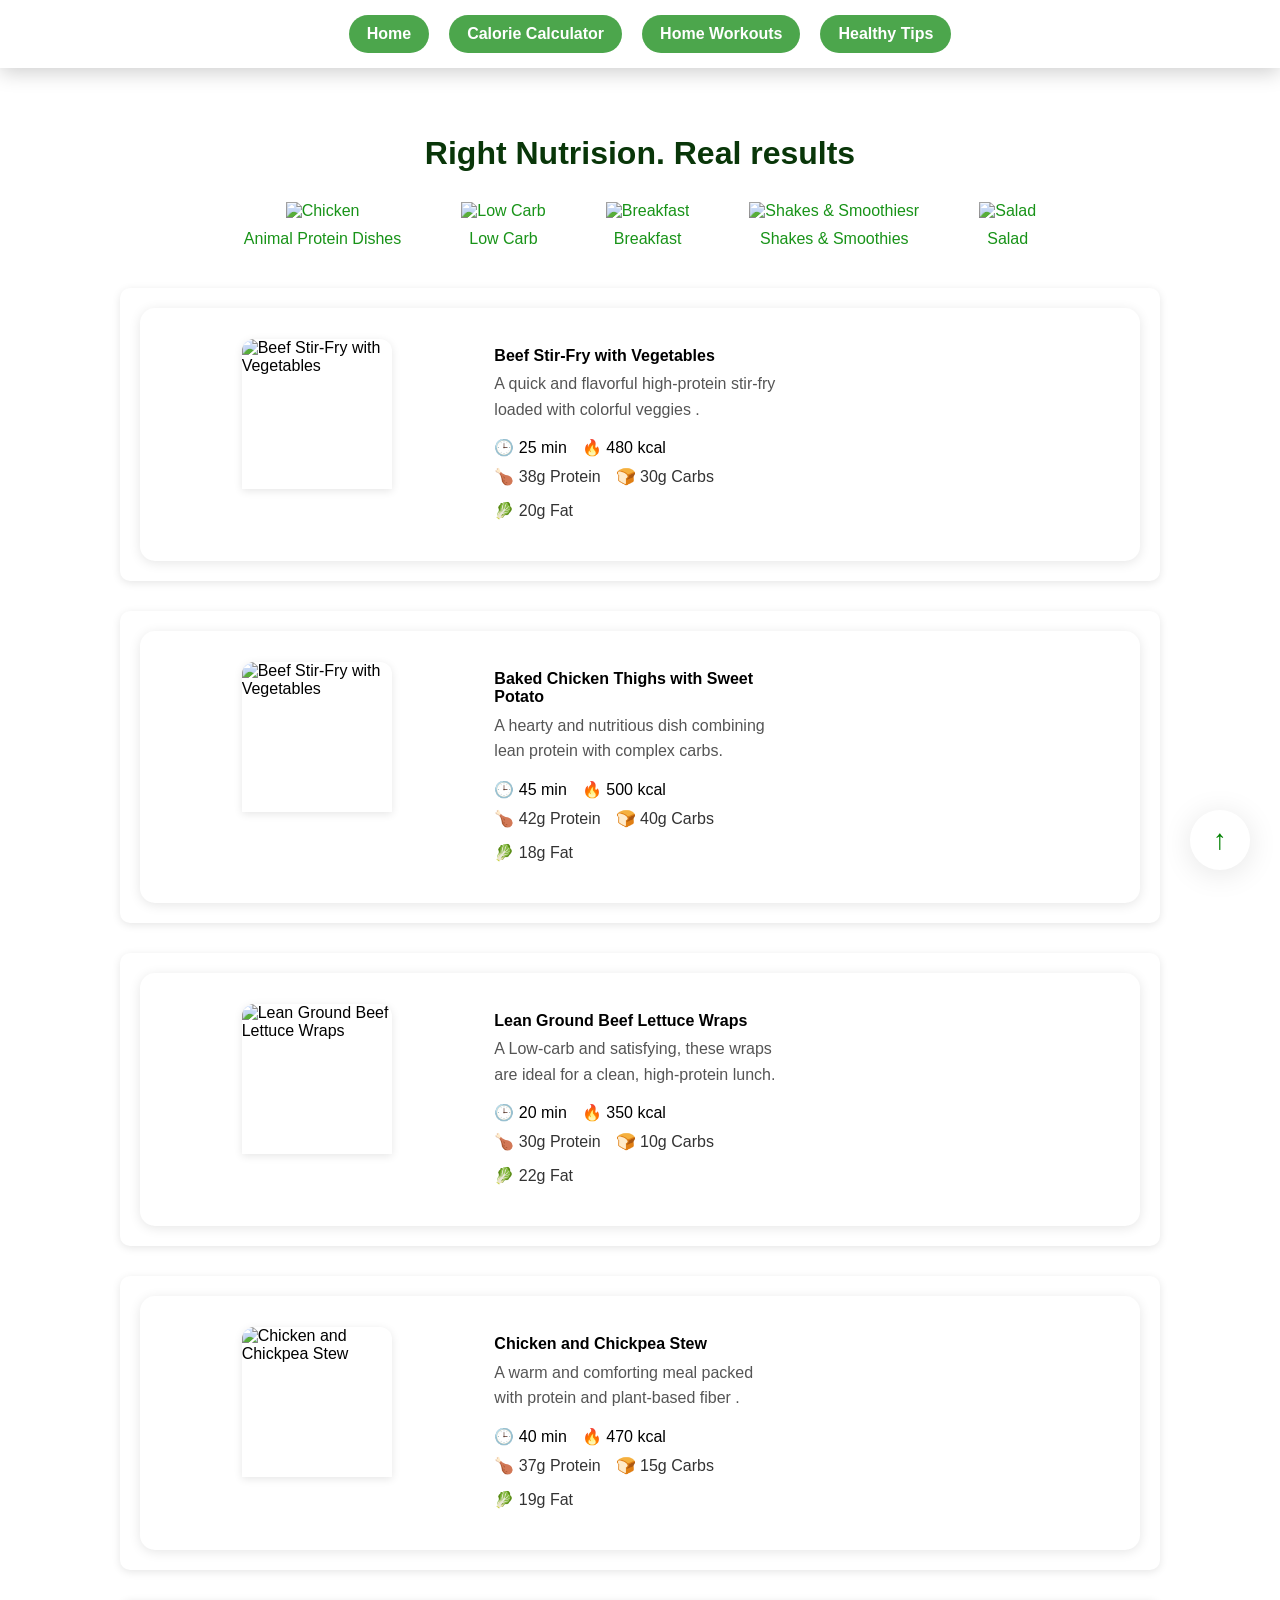
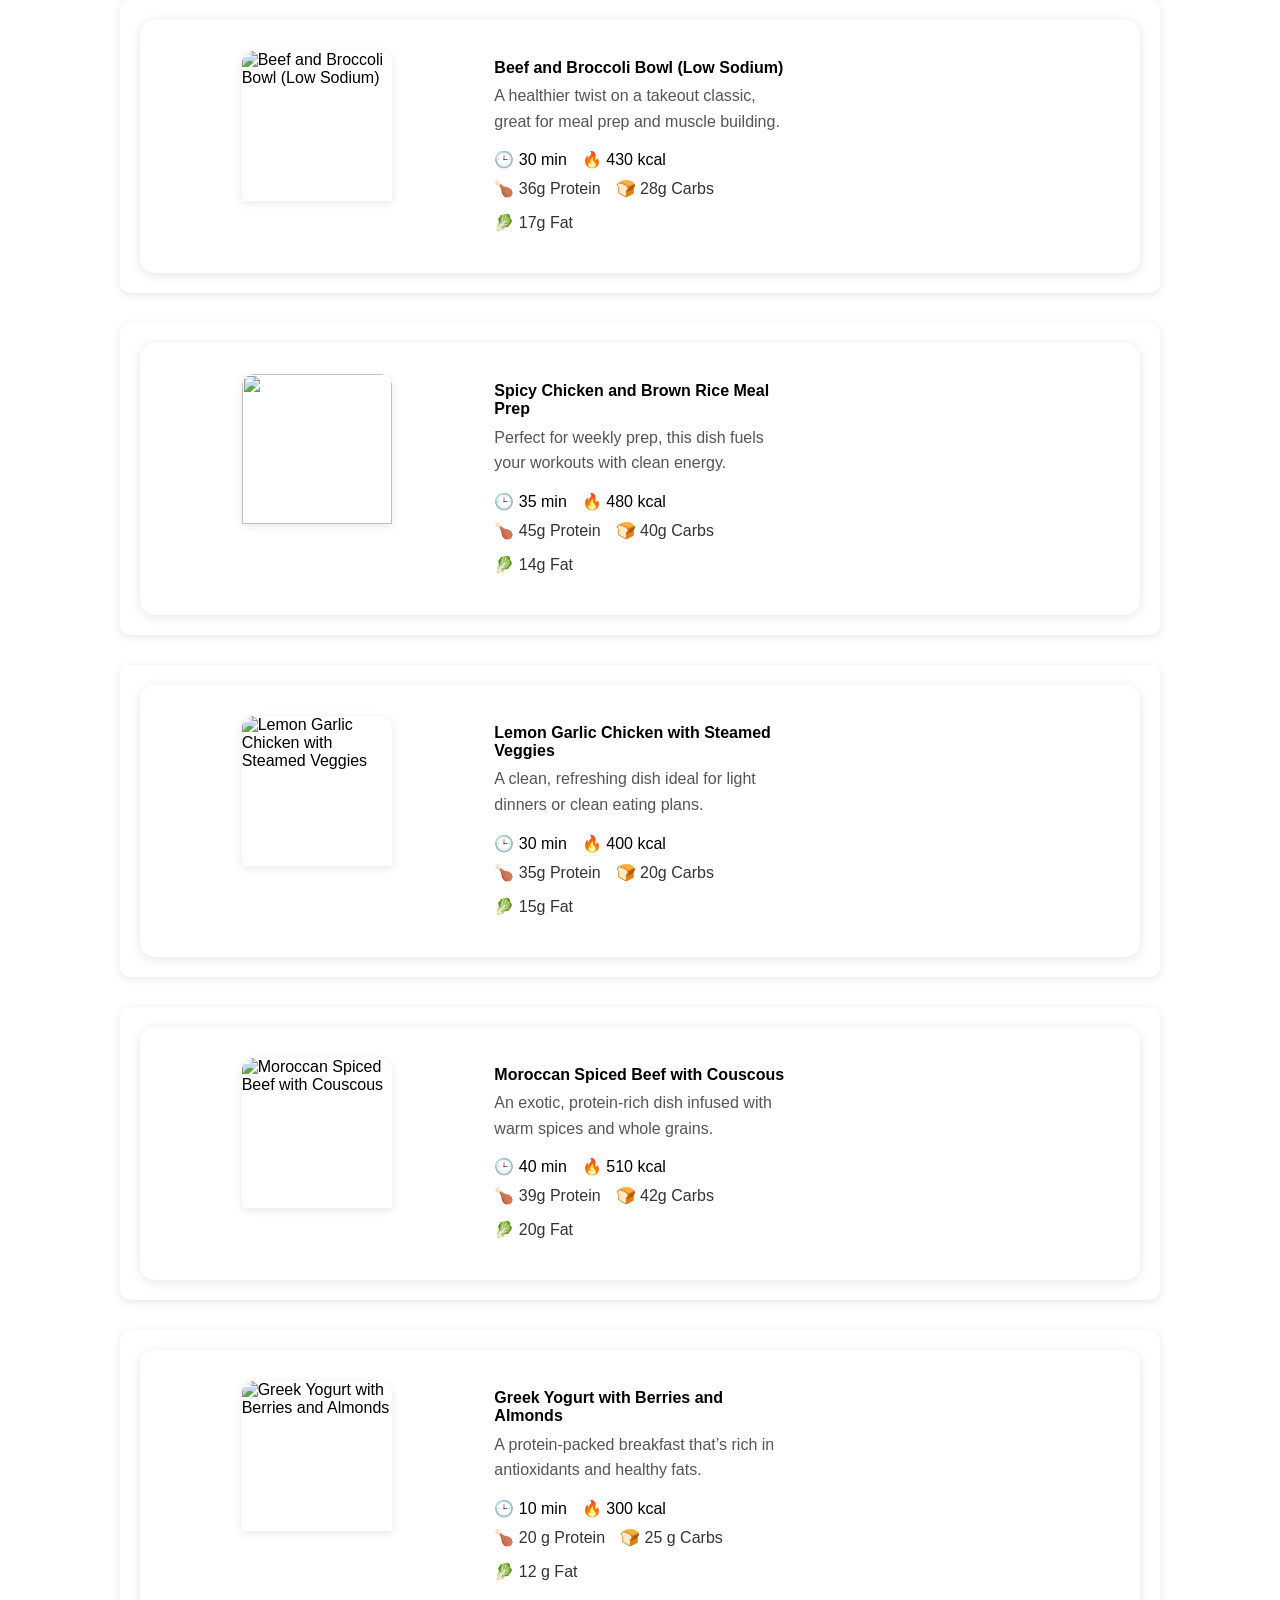
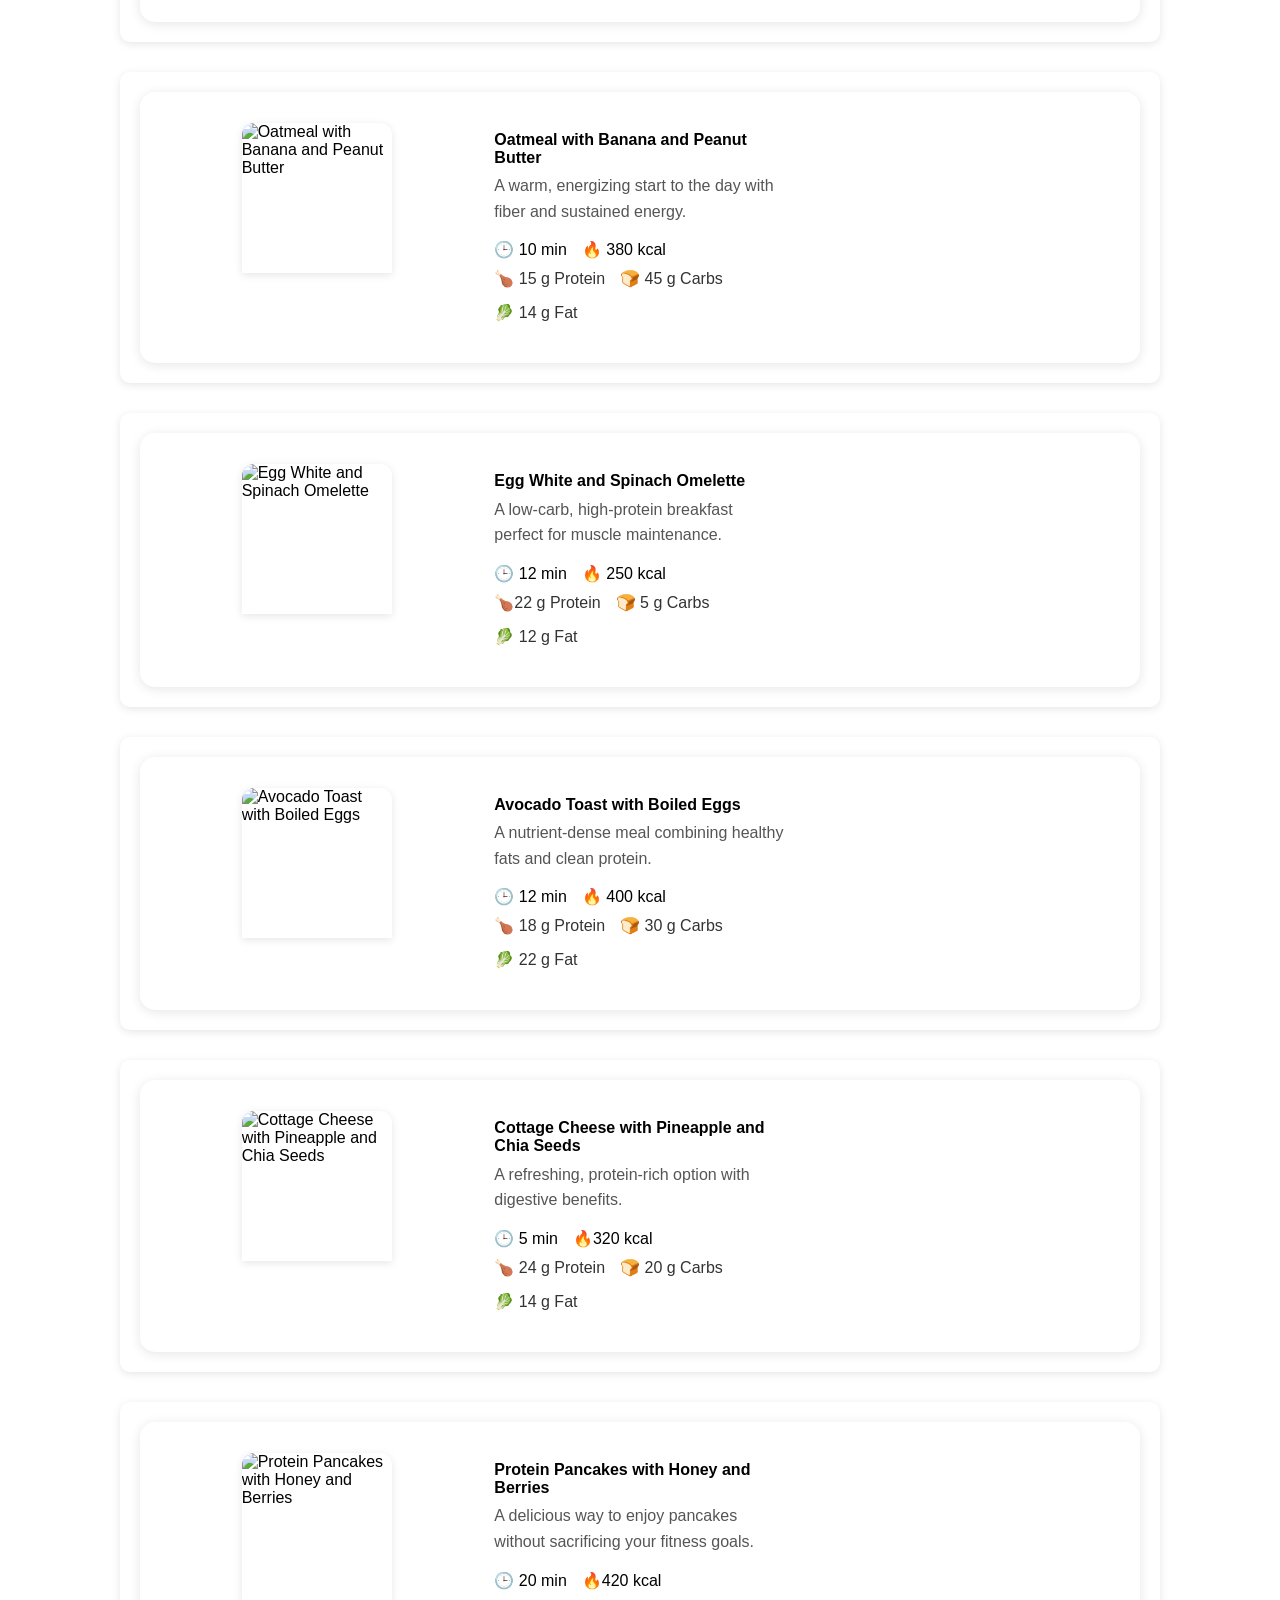
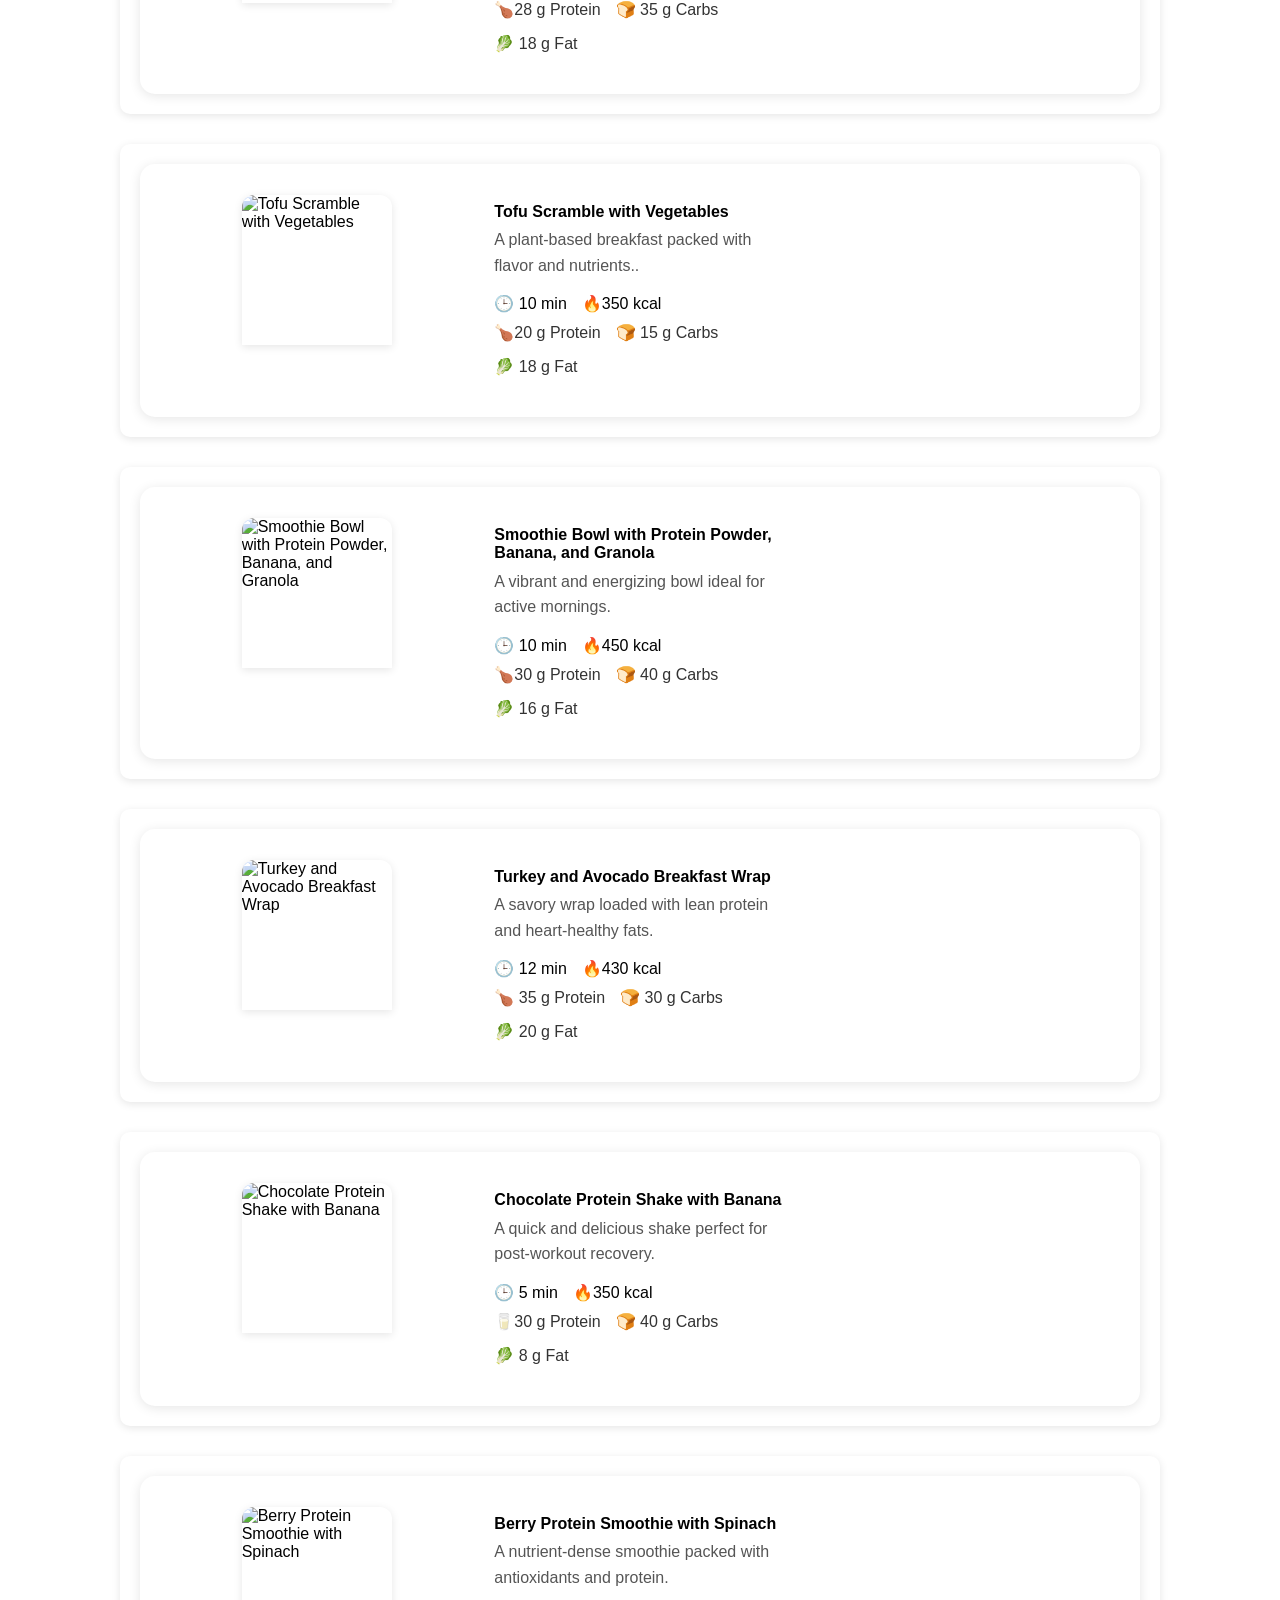
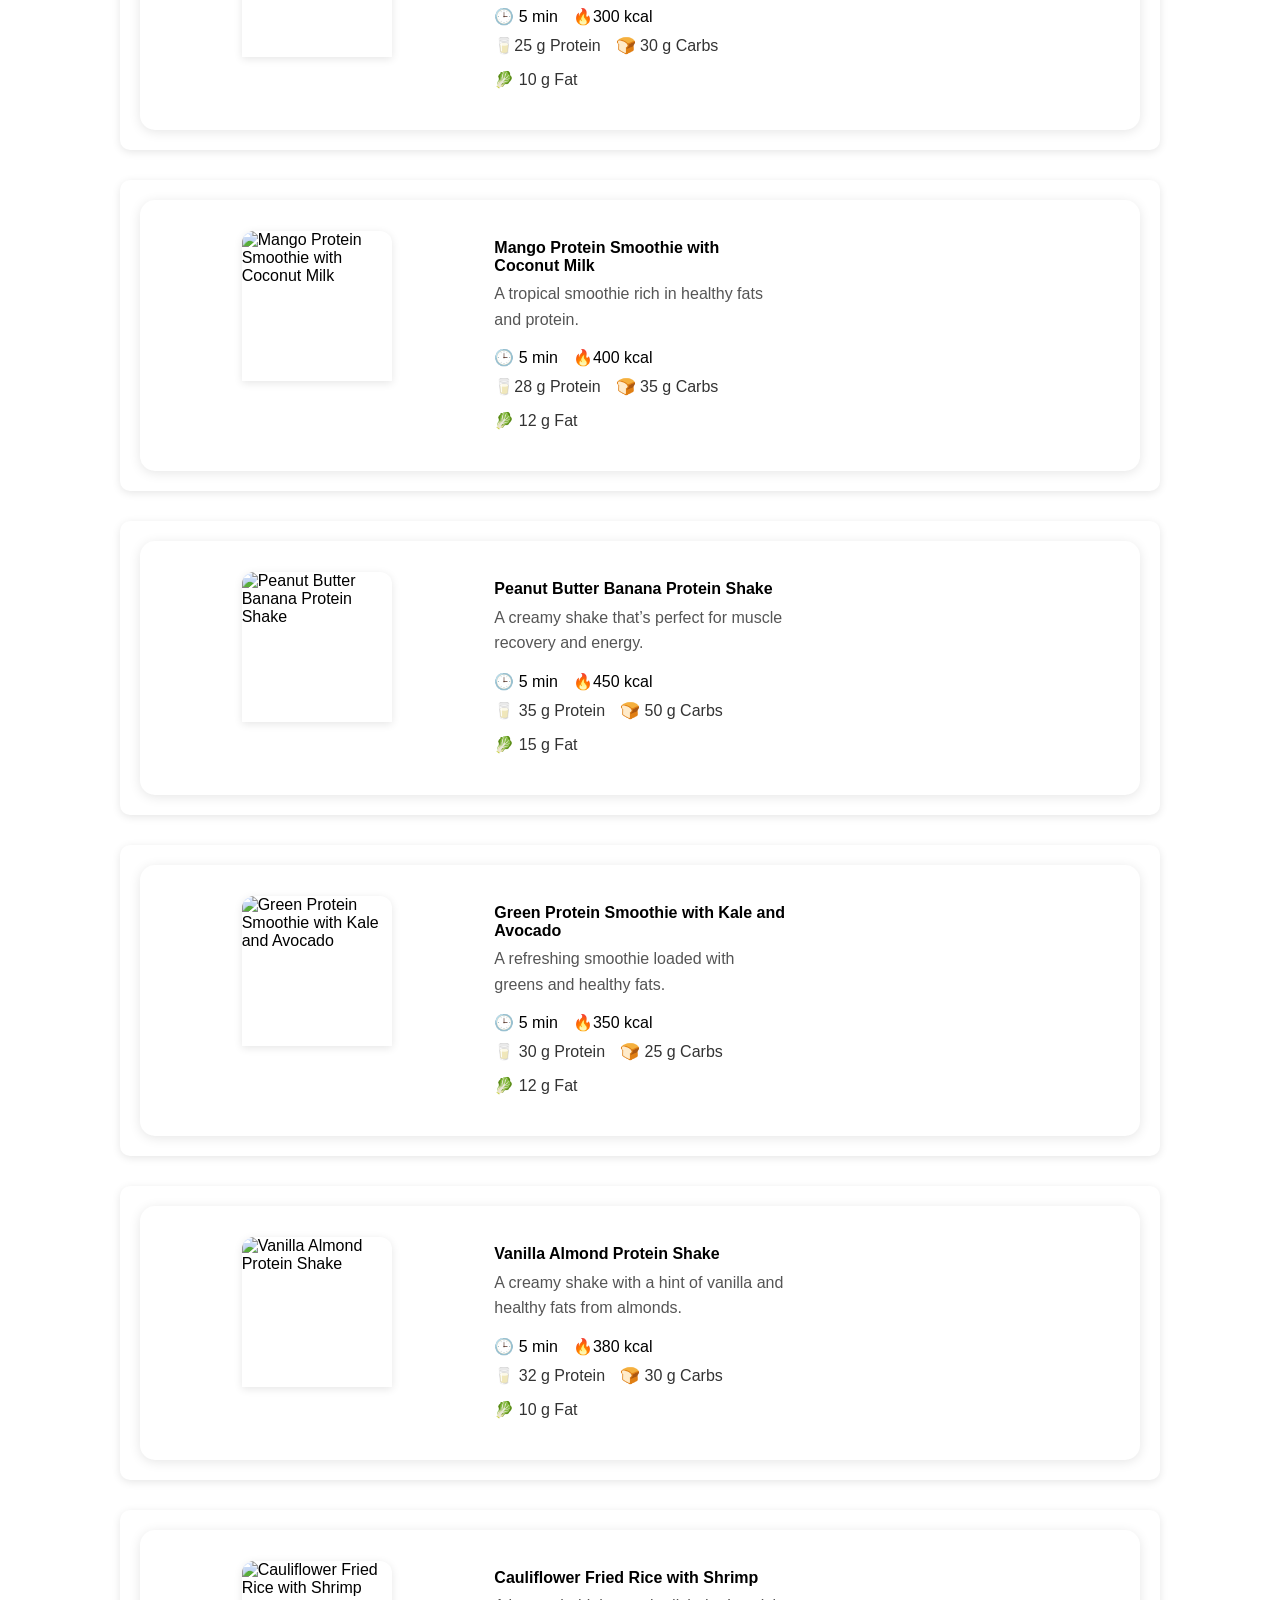
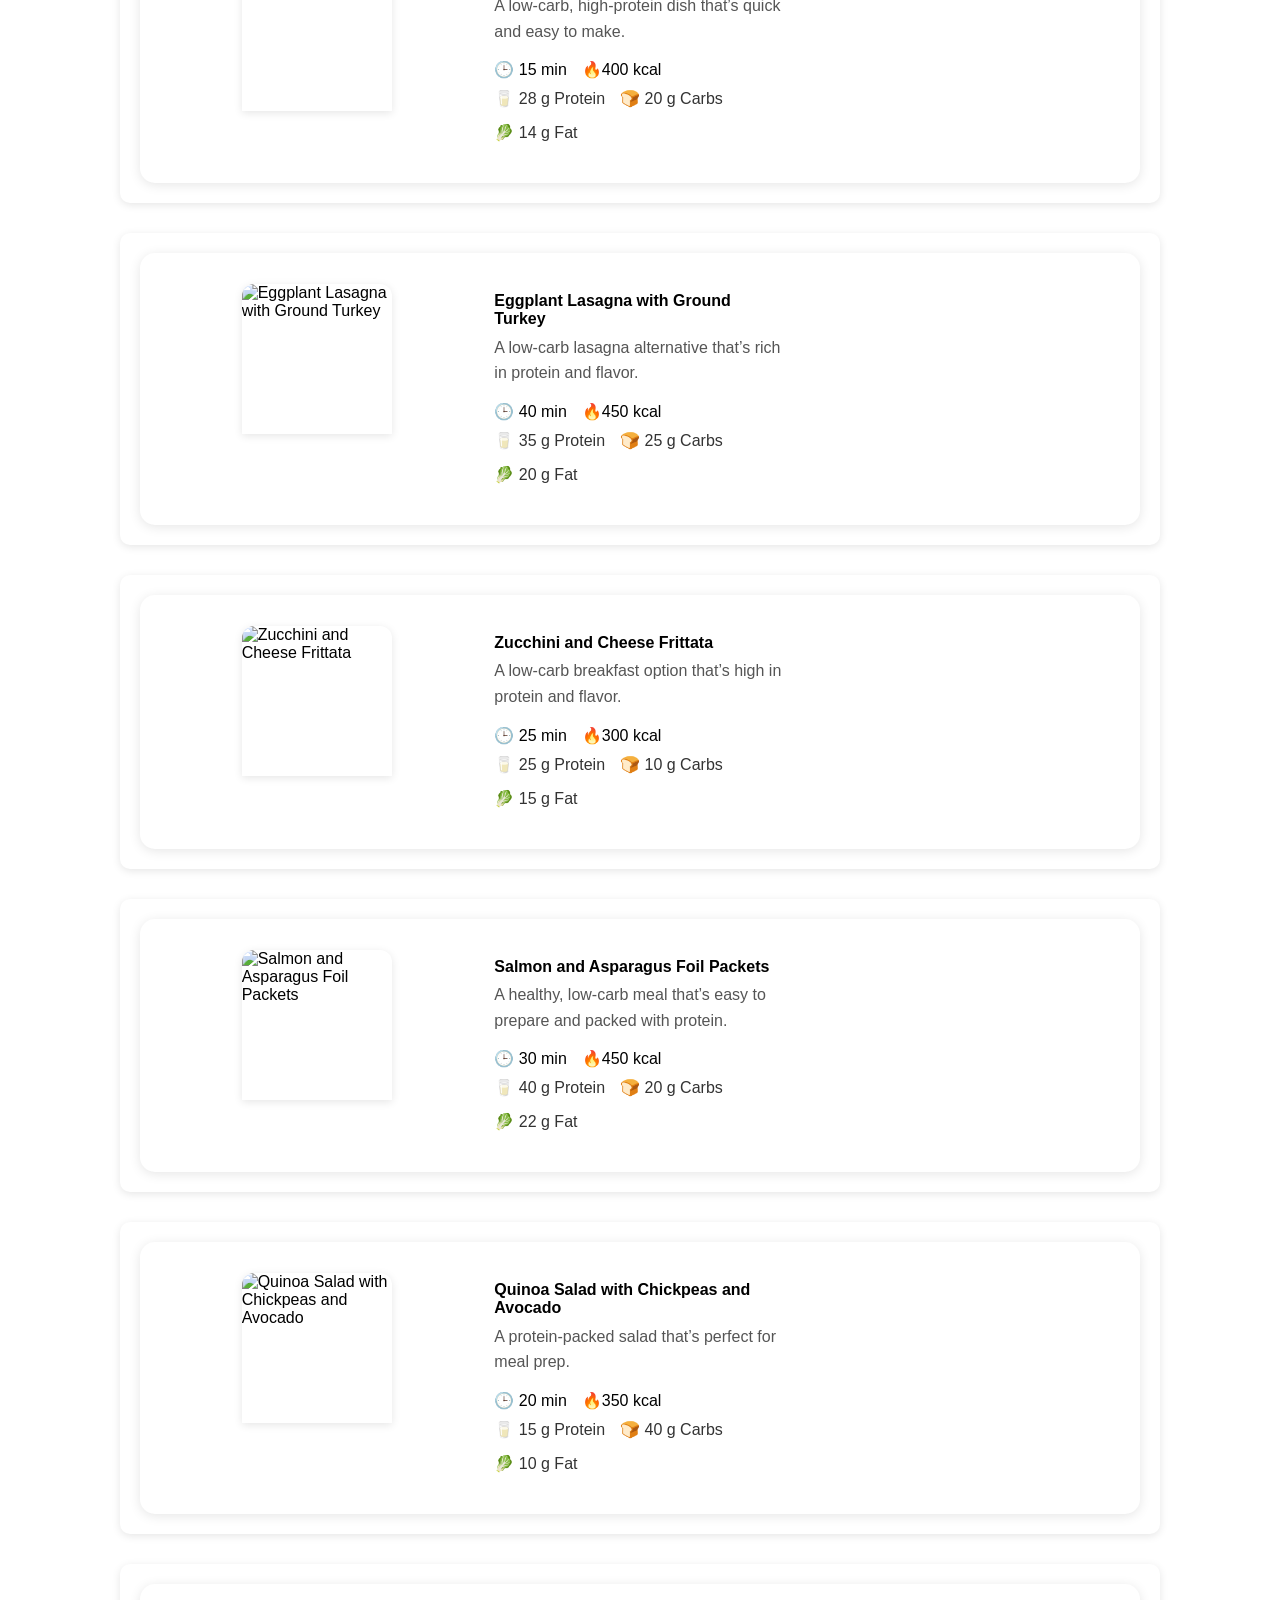
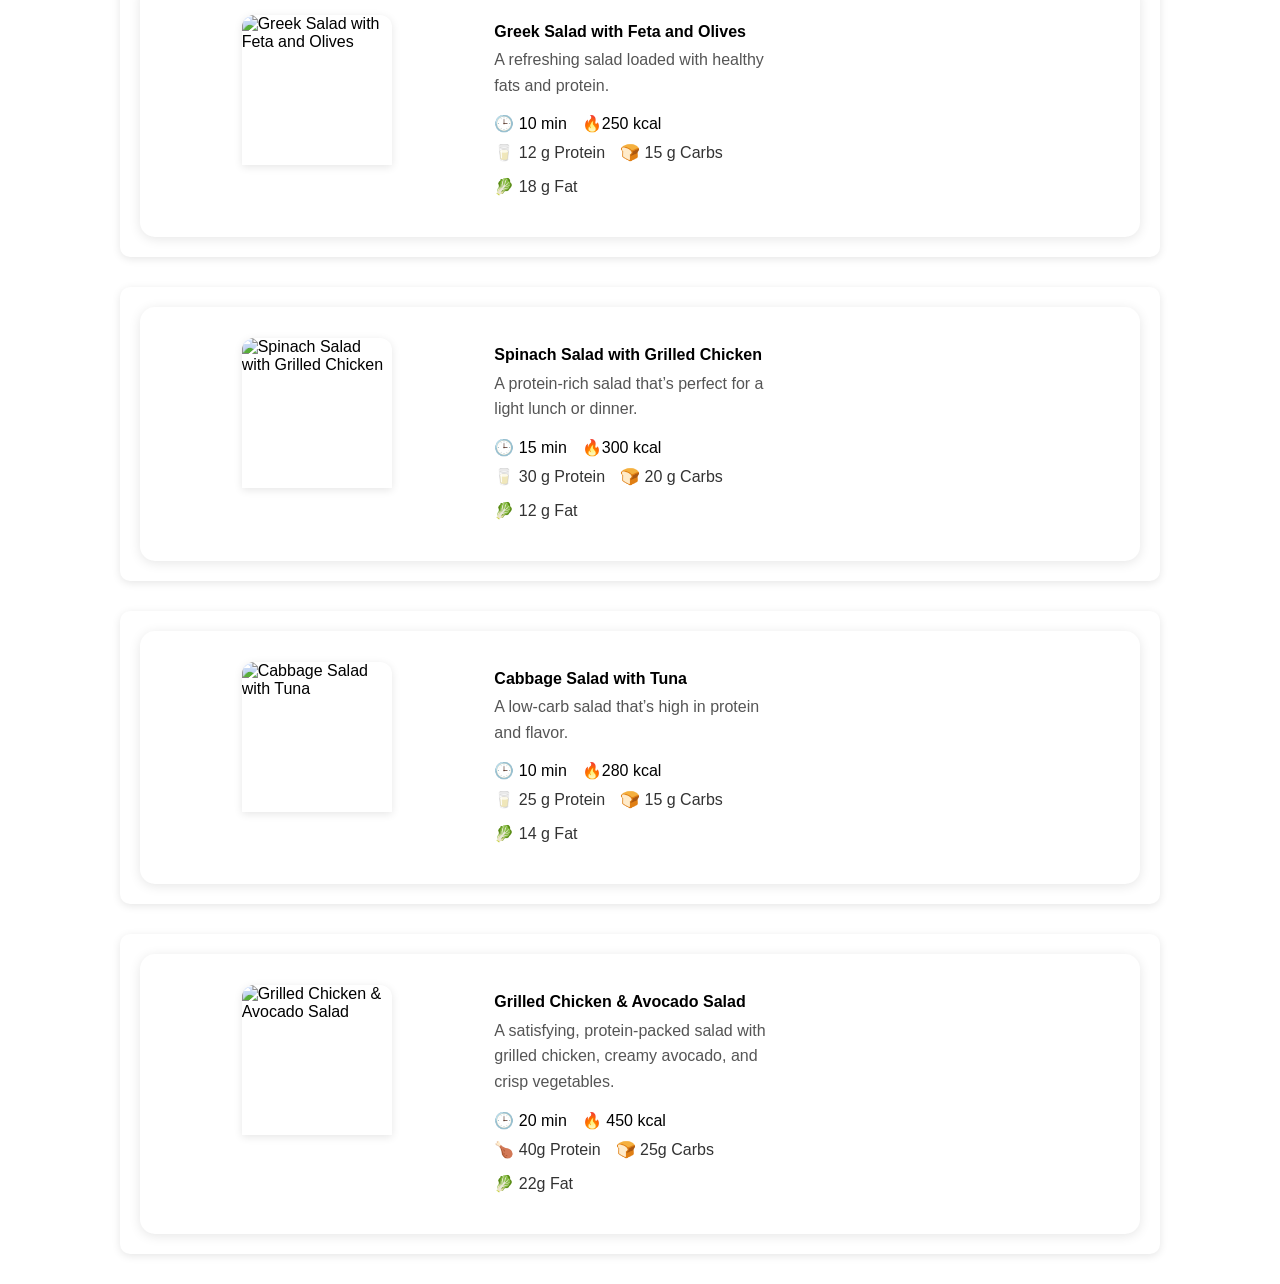
==== 11.html @ 8aabcc66 "Add files via upload" ====
<!DOCTYPE html>
<html lang="en">
<head>
  <meta charset="UTF-8">
  <title>Recipe Navigation</title>
  <style>
    header {
  display: flex;
  justify-content: space-between;
  align-items: center;
  padding: 15px 10%;
  background: rgba(255, 255, 255, 0.2);
  backdrop-filter: blur(8px);
  box-shadow: 0 4px 20px rgba(0,0,0,0.2);
  position: sticky;
  top: 0;
  z-index: 1000;
}

/* Logo */
.logo {
  display: none;
}

/* Menu button */
.menu-btn {
  display: flex;
  font-size: 26px;
  background: transparent;
  border: none;
  color: green;
  cursor: pointer;
}

/* Navigation */
nav {
  display: flex;
  gap: 20px;
  justify-content: center;
  flex: 1;
  margin-left: 20px;
}

.nav-btn {
  padding: 10px 18px;
  background-color: rgba(0, 128, 0, 0.7);
  border: none;
  border-radius: 20px;
  color: white;
  font-weight: 600;
  text-decoration: none;
  text-align: center;
  transition: 0.3s;
}

.nav-btn:hover {
  background-color: #00cc66;
  transform: scale(1.05);
}
    body {
      font-family: Arial, sans-serif;
      background: #fff;
      margin: 0;
      padding: 0;
    }
    .nav-bar {
      display: flex;
      flex-direction: column;
      align-items: center;
      padding: 40px 0;
    }

    .nav-bar h2 {
      font-size: 2rem;
      color:rgba(8, 53, 8, 0.998);;
      margin-bottom: 30px;
    }

    .nav-links {
      display: flex;
      gap: 60px;
      flex-wrap: wrap;
      justify-content: center;
    }

    .nav-item {
      text-align: center;
      color: rgba(15, 143, 15, 0.959);;
      text-decoration: none;
      transition: transform 0.2s ease;
    }

    .nav-item:hover {
      transform: scale(1.1);
      color: #2c3e50;
    }

    .nav-item img {
      width: 60px;
      height: 60px;
      margin-bottom: 10px;
    }
    .recipe-container {
      max-width: 1000px;
      margin: auto;
      padding: 20px;
      background: #fff;
      border-radius: 10px;
      box-shadow: 0 2px 8px rgba(0, 0, 0, 0.1);
    }

    .recipe {
      margin-bottom: 40px;
    }

    .recipe h3 {
      font-size: 1.5rem;
      color: #2c3e50;
     
    }

    .recipe ul {
      padding-left: 20px;
    }

    .recipe li {
      margin-bottom: 5px;
    }

    .instructions {
      margin-top: 10px;
    }

    .view-recipe {
      margin-top: 10px;
      display: inline-block;
      background: #27ae60;
      color: white;
      padding: 8px 12px;
      border-radius: 5px;
      text-decoration: none;
    }
    .recipes-grid {
  display: grid;
  gap: 1.5rem;
  padding: 2rem;
}

.recipe-card {
  background: #fff;
  border-radius: 30px;
  width: 100%;
  box-shadow: 0 4px 16px rgba(0, 0, 0, 0.08);
  grid-template-columns: repeat(3, 1fr);
  overflow: hidden;
  display: grid;
  flex-direction: column;
  transition: transform 0.2s;
}

.recipe-card:hover {
  transform: translateY(-5px);
}

.recipe-img {
  width: 150px;
  height: 150px;
  object-fit: cover;
  border-radius: 12px 12px 0 0;
  margin: 0 auto;
  margin-top: 1rem;
  box-shadow: 0 2px 8px rgba(0, 0, 0, 0.1);
}

.recipe-content {
  padding: 1rem;
}

.recipe-content h3 {
  margin: 0.5rem 0;
  font-size: 1rem;
  font-weight: 700;
  margin-bottom: 0.4rem;
}

.recipe-content p {
  color: #555;
  font-size: 1rem;
  line-height: 1.6;
  margin-top: 0%;
}

.recipe-info {
  display: flex;
  gap: 15px;
  margin-bottom: 10px;
  flex-wrap: wrap;
}

.macros {
display: flex;
  gap: 15px;
  margin-bottom: 10px;
  flex-wrap: wrap;
  color: #333;
   gap: 15px;
}
.back-to-top {
  position: fixed;
  bottom: 30px;
  right: 30px;
  width: 60px;
  height: 60px;
  background-color: white;
  color: green;
  font-size: 28px;
  font-weight: bold;
  text-align: center;
  line-height: 60px;
  border-radius: 50%;
  text-decoration: none;
  box-shadow: 0 4px 30px rgba(0, 0, 0, 0.1); 
  transition: all 0.3s ease;
  z-index: 1000;
}

.back-to-top:hover {
  background-color: #f1f1f1;
}
.recipe-container {
  display: flex;
  align-items: flex-start;
  gap: 20px;
  margin-bottom: 30px;
  position: relative;
}

/* Partie pour la carte de la recette */
.recipe-card {
  flex: 1;
  width: 50%;
  background-color: #fff;
  border-radius: 15px;
  box-shadow: 0 2px 12px rgba(0, 0, 0, 0.1);
  padding: 15px;
  cursor: pointer;
}

/* Partie pour la méthode de préparation */
.recipe-method {
  flex: 1;
  width: 50%;
  padding: 15px;
  background-color:#fff;
  border-radius: 15px;
  box-shadow: 0 2px 12px rgba(0, 0, 0, 0.1);
  display: none;
  animation: fadeIn 0.3s ease-in-out;
  
}
.recipe-method h4 {
  color: #27ae60;
}
.recipe-method li {
  font-size: 0.97rem;
  line-height: 1.6 ;
}


/* Animation d'apparition */
@keyframes fadeIn {
  from {
    opacity: 0;
    transform: translateY(5px);
  }
  to {
    opacity: 1;
    transform: translateY(0);
  }
}
  </style>
</head>
<body>
  <header>
    <div class="logo"></div>
    <nav id="nav">
      <a href="index.html" class="nav-btn">Home</a>
      <a href="calorie.html" class="nav-btn">Calorie Calculator</a>
      <a href="workout.html" class="nav-btn">Home Workouts</a>
      <a href="11.html" class="nav-btn">Healthy Tips</a>
    </nav>
  </header>
  <section id="tips.html">
  <div class="nav-bar">
    <h2>Right Nutrision. Real results </h2>
    <div class="nav-links">
      <a href="#Animal Protein Dishes" class="nav-item">
        <img src="1/photo_2025-04-30_01-13-52.jpg" alt="Chicken">
        <div>Animal Protein Dishes </div>
      </a>
      <a href="#Low Carb" class="nav-item">
        <img src="1/photo_2025-04-30_01-13-45.jpg" alt="Low Carb">
        <div>Low Carb</div>
      </a>
      <a href="#Breakfast" class="nav-item">
        <img src="1/photo_2025-04-30_01-13-37.jpg" alt="Breakfast">
        <div>Breakfast</div>
      </a>
      <a href="#Shakes & Smoothies" class="nav-item">
        <img src="1/30 free icons of Gym designed by Konkapp.jpg" alt="Shakes & Smoothiesr">
        <div>Shakes & Smoothies</div>
      </a>
      <a href="#Salad" class="nav-item">
        <img src="1/d1678bcc876fc1441c2a37a9dc496525.jpg" alt="Salad">
        <div>Salad</div>
      </a>
    </div>
  </div>
  <section id="Animal Protein Dishes" >
  <div class="Animal Protein Dishes">
  <div class=recipe-container>
  <div class="recipe-card" onclick="showMethod(this)">
    <img src="1/Teriyaki Beef & Vegetable Stir Fry (1).jpg" alt="Beef Stir-Fry with Vegetables" class="recipe-img">
    <div class="recipe-content">
      <h3>Beef Stir-Fry with Vegetables</h3>
      <p>A quick and flavorful high-protein stir-fry loaded with colorful veggies .</p>
      <div class="recipe-info">
        <span>🕒 25 min</span>
        <span>🔥 480 kcal</span>
      </div>
      <div class="macros">
        <span>🍗 38g Protein</span>
        <span>🍞 30g Carbs</span>
        <span>🥬 20g Fat</span>
      </div>
    </div>
  </div>
  <div class="recipe-method">
    <h4>Preparation Method</h4>
    <ul>
      <li>Gather all the ingredients for Beef Stir-Fry with Vegetables.</li>
      <li>Wash and prepare all vegetables or main ingredients.</li>
      <li>Preheat the oven, stove, or grill if needed.</li>
      <li>Season or marinate the main protein/vegetables for Beef Stir-Fry with Vegetables.</li>
     <li>Start cooking the main protein (e.g., grilling, frying, baking).</li>
     <li> Prepare the sides or accompanying ingredients (e.g., salad, rice, etc.).</li>
     <li> Combine all cooked and raw ingredients as needed</li>  
     <li>Taste and adjust seasoning (salt, pepper, herbs).</li>
     <li> Let it rest if necessary or cool before serving.</li>
     <li>Plate the Beef Stir-Fry with Vegetables attractively and serve!</li>
    </ul>
    <button onclick="hideMethod(this)">Close</button>
  </div>
  </div>
  <div class=recipe-container>
  <div class="recipe-card" onclick="showMethod(this)">
    <img src="1/fd4b8792e2aafa5eb3a7f2a1f0e6f520.jpg" alt="Beef Stir-Fry with Vegetables" class="recipe-img">
    <div class="recipe-content">
      <h3>Baked Chicken Thighs with Sweet Potato</h3>
      <p>A hearty and nutritious dish combining lean protein with complex carbs.</p>
      <div class="recipe-info">
        <span>🕒 45 min</span>
        <span>🔥 500 kcal</span>
      </div>
      <div class="macros">
        <span>🍗 42g Protein</span>
        <span>🍞 40g Carbs</span>
        <span>🥬 18g Fat</span>
      </div>
    </div>
  </div>
  <div class="recipe-method">
    <h4>Preparation Method</h4>
    <ul>
      <li>Gather all the ingredients for Baked Chicken Thighs with Sweet Potato.</li>
      <li>Wash and prepare all vegetables or main ingredients.</li>
      <li> Preheat the oven, stove, or grill if needed</li>
      <li>. Season or marinate the main protein/vegetables for Baked Chicken Thighs with Sweet Potato.</li>
     <li>Start cooking the main protein (e.g., grilling, frying, baking).</li>
     <li>Prepare the sides or accompanying ingredients (e.g., salad, rice, etc.).</li>
     <li>Combine all cooked and raw ingredients as needed.</li>  
     <li>Taste and adjust seasoning (salt, pepper, herbs).</li>
     <li>Let it rest if necessary or cool before serving.</li>
     <li> Plate the Baked Chicken Thighs with Sweet Potato attractively and serve!</li>
    </ul>
    <button onclick="hideMethod(this)">Close</button>
  </div>
  </div>
  <div class=recipe-container>
  <div class="recipe-card" onclick="showMethod(this)">
    <img src="1/0ac2c33dd18029d3f454da4357fb5b59.jpg" alt="Lean Ground Beef Lettuce Wraps" class="recipe-img">
    <div class="recipe-content">
      <h3>Lean Ground Beef Lettuce Wraps</h3>
      <p>A Low-carb and satisfying, these wraps are ideal for a clean, high-protein lunch.</p>
      <div class="recipe-info">
        <span>🕒 20 min</span>
        <span>🔥 350 kcal</span>
      </div>
      <div class="macros">
        <span>🍗 30g Protein</span>
        <span>🍞 10g Carbs</span>
        <span>🥬 22g Fat</span>
      </div>
    </div>
  </div>
  <div class="recipe-method">
    <h4>Preparation Method</h4>
    <ul>
      <li> Gather all the ingredients for Lean Ground Beef Lettuce Wraps</li>
      <li>Wash and prepare all vegetables or main ingredients</li>
      <li>Preheat the oven, stove, or grill if needed.</li>
      <li>Season or marinate the main protein/vegetables for Lean Ground Beef Lettuce Wraps.</li>
     <li> Start cooking the main protein (e.g., grilling, frying, baking).</li>
     <li>Prepare the sides or accompanying ingredients (e.g., salad, rice, etc.).</li>
     <li>Combine all cooked and raw ingredients as needed.</li> 
     <li>Taste and adjust seasoning (salt, pepper, herbs)</li>
     <li> Let it rest if necessary or cool before serving</li>
     <li>Plate the Lean Ground Beef Lettuce Wraps attractively and serve!</li>
    </ul>
    <button onclick="hideMethod(this)">Close</button>
  </div>
  </div>
  <div class=recipe-container>
  <div class="recipe-card" onclick="showMethod(this)">
    <img src="1/433f5c6f81b50f3452a25bf26ef39935.jpg" alt="Chicken and Chickpea Stew" class="recipe-img">
    <div class="recipe-content">
      <h3>Chicken and Chickpea Stew</h3>
      <p>A warm and comforting meal packed with protein and plant-based fiber .</p>
      <div class="recipe-info">
        <span>🕒 40 min</span>
        <span>🔥 470 kcal</span>
      </div>
      <div class="macros">
        <span>🍗 37g Protein</span>
        <span>🍞 15g Carbs</span>
        <span>🥬 19g Fat</span>
      </div>
    </div>
  </div>
  <div class="recipe-method">
    <h4>Preparation Method</h4>
    <ul>
      <li> Gather all the ingredients for Chicken and Chickpea Stew</li>
      <li>Wash and prepare all vegetables or main ingredients.</li>
      <li>Preheat the oven, stove, or grill if needed.</li>
      <li>. Season or marinate the main protein/vegetables for Chicken and Chickpea Stew.</li>
     <li>Start cooking the main protein (e.g., grilling, frying, baking).</li>
     <li> Prepare the sides or accompanying ingredients (e.g., salad, rice, etc.).</li>
     <li>Combine all cooked and raw ingredients as needed.</li>  
     <li>Taste and adjust seasoning (salt, pepper, herbs).</li>
     <li> Let it rest if necessary or cool before serving.</li>
     <li>Plate the Chicken and Chickpea Stew attractively and serve!</li>
    </ul>
    <button onclick="hideMethod(this)">Close</button>
  </div>
  </div>
  <div class=recipe-container>
  <div class="recipe-card" onclick="showMethod(this)">
    <img src="1/4a20ef2cc648fa86ba02b7a1f6d8b2ae.jpg" alt="Beef and Broccoli Bowl (Low Sodium)" class="recipe-img">
    <div class="recipe-content">
      <h3>Beef and Broccoli Bowl (Low Sodium)</h3>
      <p>A healthier twist on a takeout classic, great for meal prep and muscle building.</p>
      <div class="recipe-info">
        <span>🕒 30 min</span>
        <span>🔥 430 kcal</span>
      </div>
      <div class="macros">
        <span>🍗 36g Protein</span>
        <span>🍞 28g Carbs</span>
        <span>🥬 17g Fat</span>
      </div>
    </div>
  </div>
  <div class="recipe-method">
    <h4>Preparation Method</h4>
    <ul>
      <li>Gather all the ingredients for Beef and Broccoli Bowl (Low Sodium)</li>
      <li>Wash and prepare all vegetables or main ingredients.</li>
      <li>Preheat the oven, stove, or grill if needed.</li>
      <li> Season or marinate the main protein/vegetables for Beef and Broccoli Bowl (Low Sodium).</li>
     <li>Start cooking the main protein (e.g., grilling, frying, baking).</li>
     <li> Prepare the sides or accompanying ingredients (e.g., salad, rice, etc.).</li>
     <li>Combine all cooked and raw ingredients as needed.</li>  
     <li> Taste and adjust seasoning (salt, pepper, herbs).</li>
     <li> Let it rest if necessary or cool before serving.</li>
     <li>Plate the Beef and Broccoli Bowl (Low Sodium) attractively and serve .</li>
    </ul>
    <button onclick="hideMethod(this)">Close</button>
  </div>
  </div>
 <div class=recipe-container>
  <div class="recipe-card" onclick="showMethod(this)">
    <img src="1/d645ad5211df4db7146e1478903514dd.jpg" class="recipe-img">
    <div class="recipe-content">
      <h3>Spicy Chicken and Brown Rice Meal Prep</h3>
      <p>Perfect for weekly prep, this dish fuels your workouts with clean energy.</p>
      <div class="recipe-info">
        <span>🕒 35 min</span>
        <span>🔥 480 kcal</span>
      </div>
      <div class="macros">
        <span>🍗 45g Protein</span>
        <span>🍞 40g Carbs</span>
        <span>🥬 14g Fat</span>
      </div>
    </div>
  </div>
  <div class="recipe-method">
    <h4>Preparation Method</h4>
    <ul>
      <li>Gather all the ingredients for Spicy Chicken and Brown Rice Meal Prep</li>
      <li> Wash and prepare all vegetables or main ingredients.</li>
      <li>Preheat the oven, stove, or grill if needed</li>
      <li> Season or marinate the main protein/vegetables for Spicy Chicken and Brown Rice Meal Prep.</li>
     <li>Start cooking the main protein (e.g., grilling, frying, baking)</li>
     <li>Prepare the sides or accompanying ingredients (e.g., salad, rice, etc.).</li>
     <li>Combine all cooked and raw ingredients as needed.</li>  
     <li>Taste and adjust seasoning (salt, pepper, herbs).</li>
     <li>Let it rest if necessary or cool before serving.</li>
     <li> Plate the Spicy Chicken and Brown Rice Meal Prep attractively and serve!</li>
    </ul>
    <button onclick="hideMethod(this)">Close</button>
  </div>
  </div>
  <div class=recipe-container>
  <div class="recipe-card" onclick="showMethod(this)">
    <img src="1/2f66857ed26fd336640bf23329367631.jpg" alt="Lemon Garlic Chicken with Steamed Veggies" class="recipe-img">
    <div class="recipe-content">
      <h3>Lemon Garlic Chicken with Steamed Veggies</h3>
      <p>A clean, refreshing dish ideal for light dinners or clean eating plans.</p>
      <div class="recipe-info">
        <span>🕒 30 min</span>
        <span>🔥 400 kcal</span>
      </div>
      <div class="macros">
        <span>🍗 35g Protein</span>
        <span>🍞 20g Carbs</span>
        <span>🥬 15g Fat</span>
      </div>
    </div>
  </div>
  <div class="recipe-method">
    <h4>Preparation Method</h4>
    <ul>
      <li>Gather all the ingredients for Lemon Garlic Chicken with Steamed Veggies</li>
      <li> Wash and prepare all vegetables or main ingredients.</li>
      <li> Preheat the oven, stove, or grill if needed.</li>
      <li> Season or marinate the main protein/vegetables for Lemon Garlic Chicken with Steamed Veggies.</li>
     <li>Start cooking the main protein (e.g., grilling, frying, baking)</li>
     <li>Prepare the sides or accompanying ingredients (e.g., salad, rice, etc.).</li>
     <li>Combine all cooked and raw ingredients as needed.</li>  
     <li>Taste and adjust seasoning (salt, pepper, herbs)</li>
     <li> Let it rest if necessary or cool before serving</li>
     <li> Plate the Lemon Garlic Chicken with Steamed Veggies attractively and serve</li>
    </ul>
    <button onclick="hideMethod(this)">Close</button>
  </div>
  </div>
 <div class=recipe-container>
  <div class="recipe-card" onclick="showMethod(this)">
    <img src="1/924d83068bce47ee45afdc46dffd9286.jpg" alt="Moroccan Spiced Beef with Couscous" class="recipe-img">
    <div class="recipe-content">
      <h3>Moroccan Spiced Beef with Couscous</h3>
      <p>An exotic, protein-rich dish infused with warm spices and whole grains.</p>
      <div class="recipe-info">
        <span>🕒 40 min</span>
        <span>🔥 510 kcal</span>
      </div>
      <div class="macros">
        <span>🍗 39g Protein</span>
        <span>🍞 42g Carbs</span>
        <span>🥬 20g Fat</span>
      </div>
    </div>
  </div>
  <div class="recipe-method">
    <h4>Preparation Method</h4>
    <ul>
      <li>. Gather all the ingredients for Moroccan Spiced Beef with Couscous</li>
      <li>Wash and prepare all vegetables or main ingredients.</li>
      <li> Preheat the oven, stove, or grill if needed.</li>
      <li>. Season or marinate the main protein/vegetables for Moroccan Spiced Beef with Couscous.</li>
     <li>Start cooking the main protein (e.g., grilling, frying, baking).</li>
     <li>Prepare the sides or accompanying ingredients (e.g., salad, rice, etc.).</li>
     <li>Combine all cooked and raw ingredients as needed.</li>  
     <li> Taste and adjust seasoning (salt, pepper, herbs).</li>
     <li> Let it rest if necessary or cool before serving.</li>
     <li>Plate the Moroccan Spiced Beef with Couscous attractively and serve!</li>
    </ul>
    <button onclick="hideMethod(this)">Close</button>
  </div>
  </div>
</div>
</section>
<section id="Breakfast">
<div class=recipe-container>
  <div class="recipe-card" onclick="showMethod(this)">
  <img src="1/photo_2025-05-01_23-52-34.jpg" alt="Greek Yogurt with Berries and Almonds" class="recipe-img">
  <div class="recipe-content">
    <h3>Greek Yogurt with Berries and Almonds</h3>
    <p>A protein-packed breakfast that’s rich in antioxidants and healthy fats.</p>
    <div class="recipe-info">
      <span>🕒 10 min</span>
      <span>🔥 300 kcal</span>
    </div>
    <div class="macros">
      <span>🍗 20 g Protein</span>
      <span>🍞 25 g Carbs</span>
      <span>🥬 12 g Fat</span>
    </div>
  </div>
</div>
<div class="recipe-method">
    <h4>Preparation Method</h4>
    <ul>
      <li>Gather all the ingredients for Greek Yogurt with Berries and Almonds.</li>
      <li> Wash and prepare all vegetables or main ingredients.</li>
      <li>Preheat the oven, stove, or grill if needed</li>
      <li>Season or marinate the main protein/vegetables for Greek Yogurt with Berries and Almonds.</li>
     <li>Start cooking the main protein (e.g., grilling, frying, baking).</li>
     <li>Prepare the sides or accompanying ingredients (e.g., salad, rice, etc.).</li>
     <li>Combine all cooked and raw ingredients as needed.</li>  
     <li>Taste and adjust seasoning (salt, pepper, herbs).</li>
     <li> Let it rest if necessary or cool before serving.</li>
     <li> Plate the Greek Yogurt with Berries and Almonds attractively and serve!</li>
    </ul>
    <button onclick="hideMethod(this)">Close</button>
  </div>
</div>
<div class=recipe-container>
  <div class="recipe-card" onclick="showMethod(this)">
  <img src="1/photo_2025-05-01_23-52-36.jpg" alt="Oatmeal with Banana and Peanut Butter" class="recipe-img">
  <div class="recipe-content">
    <h3>Oatmeal with Banana and Peanut Butter</h3>
    <p>A warm, energizing start to the day with fiber and sustained energy.</p>
    <div class="recipe-info">
      <span>🕒 10 min</span>
      <span>🔥 380 kcal</span>
    </div>
    <div class="macros">
      <span>🍗 15 g Protein</span>
      <span>🍞 45 g Carbs</span>
      <span>🥬 14 g Fat</span>
    </div>
  </div>
</div><div class="recipe-method">
    <h4>Preparation Method</h4>
    <ul>
      <li>Gather all the ingredients for Oatmeal with Banana and Peanut Butter.</li>
      <li> Wash and prepare all vegetables or main ingredients.</li>
      <li> Preheat the oven, stove, or grill if needed.</li>
      <li>Season or marinate the main protein/vegetables for Oatmeal with Banana and Peanut Butter</li>
     <li>Start cooking the main protein (e.g., grilling, frying, baking).</li>
     <li> Prepare the sides or accompanying ingredients (e.g., salad, rice, etc.)</li>
     <li>Combine all cooked and raw ingredients as needed.</li>  
     <li>Taste and adjust seasoning (salt, pepper, herbs).</li>
     <li> Let it rest if necessary or cool before serving.</li>
     <li>Plate the Oatmeal with Banana and Peanut Butter attractively and serve</li>
    </ul>
    <button onclick="hideMethod(this)">Close</button>
  </div>
</div>
<div class=recipe-container>
  <div class="recipe-card" onclick="showMethod(this)">
  <img src="1/photo_2025-05-01_23-52-39.jpg" alt="Egg White and Spinach Omelette" class="recipe-img">
  <div class="recipe-content">
    <h3>Egg White and Spinach Omelette</h3>
    <p>A low-carb, high-protein breakfast perfect for muscle maintenance.</p>
    <div class="recipe-info">
      <span>🕒 12 min</span>
      <span>🔥 250 kcal</span>
    </div>
    <div class="macros">
      <span>🍗22 g Protein</span>
      <span>🍞 5 g Carbs</span>
      <span>🥬 12 g Fat</span>
    </div>
  </div>
</div>
<div class="recipe-method">
    <h4>Preparation Method</h4>
    <ul>
      <li> Gather all the ingredients for Egg White and Spinach Omelette.</li>
      <li> Wash and prepare all vegetables or main ingredients</li>
      <li>Preheat the oven, stove, or grill if needed.</li>
      <li> Season or marinate the main protein/vegetables for Egg White and Spinach Omelette.</li>
     <li>Start cooking the main protein (e.g., grilling, frying, baking).</li>
     <li> Prepare the sides or accompanying ingredients (e.g., salad, rice, etc.).</li>
     <li> Combine all cooked and raw ingredients as needed</li>  
     <li>Taste and adjust seasoning (salt, pepper, herbs).</li>
     <li>Let it rest if necessary or cool before serving.</li>
     <li>Plate the Egg White and Spinach Omelette attractively and serve</li>
    </ul>
    <button onclick="hideMethod(this)">Close</button>
  </div>
</div>
<div class=recipe-container>
  <div class="recipe-card" onclick="showMethod(this)">
  <img src="1/fd4b8792e2aafa5eb3a7f2a1f0e6f520.jpg" alt="Avocado Toast with Boiled Eggs" class="recipe-img">
  <div class="recipe-content">
    <h3>Avocado Toast with Boiled Eggs</h3>
    <p>A nutrient-dense meal combining healthy fats and clean protein.</p>
    <div class="recipe-info">
      <span>🕒 12 min</span>
      <span>🔥 400 kcal</span>
    </div>
    <div class="macros">
      <span>🍗 18 g Protein</span>
      <span>🍞 30 g Carbs</span>
      <span>🥬 22 g Fat</span>
    </div>
  </div>
</div>
<div class="recipe-method">
    <h4>Preparation Method</h4>
    <ul>
      <li> Gather all the ingredients for Avocado Toast with Boiled Eggs</li>
      <li>Wash and prepare all vegetables or main ingredients</li>
      <li> Preheat the oven, stove, or grill if needed.</li>
      <li>. Season or marinate the main protein/vegetables for Avocado Toast with Boiled Eggs.</li>
      <li> Start cooking the main protein (e.g., grilling, frying, baking).</li>
      <li>Prepare the sides or accompanying ingredients (e.g., salad, rice, etc.).</li>
      <li> Combine all cooked and raw ingredients as needed.</li>  
      <li>Taste and adjust seasoning (salt, pepper, herbs)</li>
      <li> Let it rest if necessary or cool before serving</li>
      <li>Plate the Avocado Toast with Boiled Eggs attractively and serve!</li>
    </ul>
    <button onclick="hideMethod(this)">Close</button>
  </div>
</div>
<div class=recipe-container>
  <div class="recipe-card" onclick="showMethod(this)">
  <img src="1/photo_2025-05-01_23-52-44.jpg" alt="Cottage Cheese with Pineapple and Chia Seeds" class="recipe-img">
  <div class="recipe-content">
    <h3>Cottage Cheese with Pineapple and Chia Seeds</h3>
    <p>A refreshing, protein-rich option with digestive benefits.</p>
    <div class="recipe-info">
      <span>🕒 5 min</span>
      <span>🔥320 kcal</span>
    </div>
    <div class="macros">
      <span>🍗 24 g Protein</span>
      <span>🍞 20 g Carbs</span>
      <span>🥬 14 g Fat</span>
    </div>
  </div>
</div>
<div class="recipe-method">
    <h4>Preparation Method</h4>
    <ul>
      <li>Gather all the ingredients for Cottage Cheese with Pineapple and Chia Seeds</li>
      <li>Wash and prepare all vegetables or main ingredients.</li>
      <li> Preheat the oven, stove, or grill if needed</li>
      <li>Season or marinate the main protein/vegetables for Cottage Cheese with Pineapple and Chia Seeds</li>
     <li>Start cooking the main protein (e.g., grilling, frying, baking).</li>
     <li>Prepare the sides or accompanying ingredients (e.g., salad, rice, etc.)</li>
     <li> Combine all cooked and raw ingredients as needed.</li>  
     <li>Taste and adjust seasoning (salt, pepper, herbs)</li>
     <li>Let it rest if necessary or cool before serving.></li>
     <li>Plate the Cottage Cheese with Pineapple and Chia Seeds attractively and serve</li>
    </ul>
    <button onclick="hideMethod(this)">Close</button>
  </div>
</div>
<div class=recipe-container>
  <div class="recipe-card" onclick="showMethod(this)">
  <img src="1/photo_2025-05-01_23-52-46.jpg" alt="Protein Pancakes with Honey and Berries" class="recipe-img">
  <div class="recipe-content">
    <h3>Protein Pancakes with Honey and Berries</h3>
    <p>A delicious way to enjoy pancakes without sacrificing your fitness goals.</p>
    <div class="recipe-info">
      <span>🕒 20 min</span>
      <span>🔥420 kcal</span>
    </div>
    <div class="macros">
      <span>🍗28 g Protein</span>
      <span>🍞 35 g Carbs</span>
      <span>🥬 18 g Fat</span>
    </div>
  </div>
</div>
<div class="recipe-method">
    <h4>Preparation Method</h4>
    <ul>
      <li>Gather all the ingredients for Protein Pancakes with Honey and Berries</li>
      <li>Wash and prepare all vegetables or main ingredients</li>
      <li> Preheat the oven, stove, or grill if needed.</li>
      <li>Season or marinate the main protein/vegetables for Protein Pancakes with Honey and Berries</li>
     <li>Start cooking the main protein (e.g., grilling, frying, baking).</li>
     <li>Prepare the sides or accompanying ingredients (e.g., salad, rice, etc.)</li>
     <li> Combine all cooked and raw ingredients as needed</li>  
     <li>Taste and adjust seasoning (salt, pepper, herbs)</li>
     <li> Let it rest if necessary or cool before serving.</li>
     <li> Plate the Protein Pancakes with Honey and Berries attractively and serve!</li>
    </ul>
    <button onclick="hideMethod(this)">Close</button>
  </div>
</div>
<div class=recipe-container>
  <div class="recipe-card" onclick="showMethod(this)">
  <img src="1/photo_2025-05-01_23-52-48.jpg" alt="Tofu Scramble with Vegetables" class="recipe-img">
  <div class="recipe-content">
    <h3>Tofu Scramble with Vegetables</h3>
    <p>A plant-based breakfast packed with flavor and nutrients..</p>
    <div class="recipe-info">
      <span>🕒 10 min</span>
      <span>🔥350 kcal</span>
    </div>
    <div class="macros">
      <span>🍗20 g Protein</span>
      <span>🍞 15 g Carbs</span>
      <span>🥬 18 g Fat</span>
    </div>
  </div>
</div>
<div class="recipe-method">
    <h4>Preparation Method</h4>
    <ul>
      <li>Gather all the ingredients for Tofu Scramble with Vegetables.</li>
      <li>Wash and prepare all vegetables or main ingredients</li>
      <li> Preheat the oven, stove, or grill if needed</li>
      <li>. Season or marinate the main protein/vegetables for Tofu Scramble with Vegetables</li>
     <li> Start cooking the main protein (e.g., grilling, frying, baking).</li>
     <li> Prepare the sides or accompanying ingredients (e.g., salad, rice, etc.)</li>
     <li> Combine all cooked and raw ingredients as needed</li>  
     <li> Taste and adjust seasoning (salt, pepper, herbs)</li>
     <li>Let it rest if necessary or cool before serving</li>
     <li>. Plate the Tofu Scramble with Vegetables attractively and serve</li>
    </ul>
    <button onclick="hideMethod(this)">Close</button>
  </div>
</div>
<div class=recipe-container>
  <div class="recipe-card" onclick="showMethod(this)">
  <img src="1/photo_2025-05-01_23-52-51.jpg" alt="Smoothie Bowl with Protein Powder, Banana, and Granola" class="recipe-img">
  <div class="recipe-content">
    <h3>Smoothie Bowl with Protein Powder, Banana, and Granola</h3>
    <p>A vibrant and energizing bowl ideal for active mornings.</p>
    <div class="recipe-info">
      <span>🕒 10  min</span>
      <span>🔥450 kcal</span>
    </div>
    <div class="macros">
      <span>🍗30 g Protein</span>
      <span>🍞 40 g Carbs</span>
      <span>🥬 16 g Fat</span>
    </div>
  </div>
</div>
<div class="recipe-method">
    <h4>Preparation Method</h4>
    <ul>
      <li>Gather all the ingredients for Smoothie Bowl with Protein Powder, Banana, and Granola</li>
      <li> Wash and prepare all vegetables or main ingredients</li>
      <li>Preheat the oven, stove, or grill if needed</li>
      <li>Season or marinate the main protein/vegetables for Smoothie Bowl with Protein Powder, Banana, and Granola</li>
     <li>Start cooking the main protein (e.g., grilling, frying, baking)</li>
     <li> Prepare the sides or accompanying ingredients (e.g., salad, rice, etc.)</li>
     <li>Combine all cooked and raw ingredients as needed</li>  
     <li>Taste and adjust seasoning (salt, pepper, herbs).</li>
     <li>Let it rest if necessary or cool before serving.</li>
     <li> Plate the Smoothie Bowl with Protein Powder, Banana, and Granola attractively and serve!</li>
    </ul>
    <button onclick="hideMethod(this)">Close</button>
  </div>
</div>
<div class=recipe-container>
  <div class="recipe-card" onclick="showMethod(this)">
  <img src="1/photo_2025-05-01_23-52-57.jpg" alt="Turkey and Avocado Breakfast Wrap" class="recipe-img">
  <div class="recipe-content">
    <h3>Turkey and Avocado Breakfast Wrap</h3>
    <p>A savory wrap loaded with lean protein and heart-healthy fats.</p>
    <div class="recipe-info">
      <span>🕒 12  min</span>
      <span>🔥430 kcal</span>
    </div>
    <div class="macros">
      <span>🍗 35 g Protein</span>
      <span>🍞 30 g Carbs</span>
      <span>🥬 20 g Fat</span>
    </div>
  </div>
</div>
<div class="recipe-method">
    <h4>Preparation Method</h4>
    <ul>
      <li> Gather all the ingredients for Turkey and Avocado Breakfast Wrap.</li>
      <li> Wash and prepare all vegetables or main ingredients</li>
      <li> Preheat the oven, stove, or grill if needed.</li>
      <li> Season or marinate the main protein/vegetables for Turkey and Avocado Breakfast Wrap</li>
     <li> Start cooking the main protein (e.g., grilling, frying, baking)</li>
     <li> Prepare the sides or accompanying ingredients (e.g., salad, rice, etc.)</li>
     <li> Combine all cooked and raw ingredients as needed.</li>  
     <li> Taste and adjust seasoning (salt, pepper, herbs).</li>
     <li> Let it rest if necessary or cool before serving</li>
     <li> Plate the Turkey and Avocado Breakfast Wrap attractively and serve!</li>
    </ul>
    <button onclick="hideMethod(this)">Close</button>
  </div>
</div>
</section>
<secion id="Shakes & Smoothies">
  <div class=recipe-container>
  <div class="recipe-card" onclick="showMethod(this)">
    <img src="1/photo_2025-05-02_01-11-57.jpg" alt="Chocolate Protein Shake with Banana" class="recipe-img">
    <div class="recipe-content">
      <h3>Chocolate Protein Shake with Banana</h3>
      <p>A quick and delicious shake perfect for post-workout recovery.</p>
      <div class="recipe-info">
        <span>🕒 5 min</span>
        <span>🔥350 kcal</span>
      </div>
      <div class="macros">
        <span>🥛30 g Protein</span>
        <span>🍞 40 g Carbs</span>
        <span>🥬 8 g Fat</span>
      </div>
    </div>
  </div>
  <div class="recipe-method">
    <h4>Preparation Method</h4>
    <ul>
      <li> Gather all the ingredients for Chocolate Protein Shake with Banana.</li>
      <li> Wash and prepare all vegetables or main ingredients.</li>
      <li> Preheat the oven, stove, or grill if needed</li>
      <li> Season or marinate the main protein/vegetables for Chocolate Protein Shake with Banana.</li>
     <li>Start cooking the main protein (e.g., grilling, frying, baking)</li>
     <li> Prepare the sides or accompanying ingredients (e.g., salad, rice, etc.).</li>
     <li> Combine all cooked and raw ingredients as needed</li>  
     <li> Taste and adjust seasoning (salt, pepper, herbs)</li>
     <li> Let it rest if necessary or cool before serving.</li>
     <li>Plate the Chocolate Protein Shake with Banana attractively and serve</li>
    </ul>
    <button onclick="hideMethod(this)">Close</button>
  </div>
  </div>
  <div class=recipe-container>
  <div class="recipe-card" onclick="showMethod(this)">
    <img src="1/photo_2025-05-02_01-11-58.jpg" alt="Berry Protein Smoothie with Spinach" class="recipe-img">
    <div class="recipe-content">
      <h3>Berry Protein Smoothie with Spinach</h3>
      <p>A nutrient-dense smoothie packed with antioxidants and protein.</p>
      <div class="recipe-info">
        <span>🕒 5 min</span>
        <span>🔥300 kcal</span>
      </div>
      <div class="macros">
        <span>🥛25 g Protein</span>
        <span>🍞 30 g Carbs</span>
        <span>🥬 10 g Fat</span>
      </div>
    </div>
  </div>
  <div class="recipe-method">
    <h4>Preparation Method</h4>
    <ul>
      <li> Gather all the ingredients for Berry Protein Smoothie with Spinach</li>
      <li> Wash and prepare all vegetables or main ingredients</li>
      <li> Preheat the oven, stove, or grill if needed</li>
      <li> Season or marinate the main protein/vegetables for Berry Protein Smoothie with Spinach</li>
     <li>  Start cooking the main protein (e.g., grilling, frying, baking).</li>
     <li> Prepare the sides or accompanying ingredients (e.g., salad, rice, etc.)</li>
     <li> Combine all cooked and raw ingredients as needed</li>  
     <li> Taste and adjust seasoning (salt, pepper, herbs)</li>
     <li>Let it rest if necessary or cool before serving</li>
     <li> Plate the Berry Protein Smoothie with Spinach attractively and serve</li>
    </ul>
    <button onclick="hideMethod(this)">Close</button>
  </div>
  </div>
  <div class=recipe-container>
  <div class="recipe-card" onclick="showMethod(this)">
    <img src="1/photo_2025-05-02_01-18-06.jpg" alt="Mango Protein Smoothie with Coconut Milk" class="recipe-img">
    <div class="recipe-content">
      <h3>Mango Protein Smoothie with Coconut Milk</h3>
      <p>A tropical smoothie rich in healthy fats and protein.</p>
      <div class="recipe-info">
        <span>🕒 5 min</span>
        <span>🔥400 kcal</span>
      </div>
      <div class="macros">
        <span>🥛28 g Protein</span>
        <span>🍞 35 g Carbs</span>
        <span>🥬 12 g Fat</span>
      </div>
    </div>
  </div>
  <div class="recipe-method">
    <h4>Preparation Method</h4>
    <ul>
      <li>Gather all the ingredients for Mango Protein Smoothie with Coconut Milk</li>
      <li>Wash and prepare all vegetables or main ingredients</li>
      <li>Preheat the oven, stove, or grill if needed</li>
      <li> Season or marinate the main protein/vegetables for Mango Protein Smoothie with Coconut Milk</li>
     <li> Start cooking the main protein (e.g., grilling, frying, baking)</li>
     <li> Prepare the sides or accompanying ingredients (e.g., salad, rice, etc.)</li>
     <li>Combine all cooked and raw ingredients as needed</li>  
     <li> Taste and adjust seasoning (salt, pepper, herbs)</li>
     <li>Let it rest if necessary or cool before serving</li>
     <li> Plate the Mango Protein Smoothie with Coconut Milk attractively and serve</li>
    </ul>
    <button onclick="hideMethod(this)">Close</button>
  </div>
  </div>
  <div class=recipe-container>
  <div class="recipe-card" onclick="showMethod(this)">
    <img src="1/photo_2025-05-02_01-12-00.jpg" alt="Peanut Butter Banana Protein Shake" class="recipe-img">
    <div class="recipe-content">
      <h3>Peanut Butter Banana Protein Shake</h3>
      <p>A creamy shake that’s perfect for muscle recovery and energy.</p>
      <div class="recipe-info">
        <span>🕒 5 min</span>
        <span>🔥450 kcal</span>
      </div>
      <div class="macros">
        <span>🥛 35 g Protein</span>
        <span>🍞 50 g Carbs</span>
        <span>🥬 15 g Fat</span>
      </div>
    </div>
  </div>
  <div class="recipe-method">
    <h4>Preparation Method</h4>
    <ul>
      <li>1. Gather all the ingredients for Peanut Butter Banana Protein Shake</li>
      <li> 2. Wash and prepare all vegetables or main ingredients</li>
      <li> 3. Preheat the oven, stove, or grill if needed.</li>
      <li>4. Season or marinate the main protein/vegetables for Peanut Butter Banana Protein Shake</li>
     <li> Start cooking the main protein (e.g., grilling, frying, baking)</li>
     <li> Prepare the sides or accompanying ingredients (e.g., salad, rice, etc.)</li>
     <li>. Combine all cooked and raw ingredients as needed</li>  
     <li>Taste and adjust seasoning (salt, pepper, herbs)</li>
     <li>Taste and adjust seasoning (salt, pepper, herbs)</li>
     <li> Plate the Peanut Butter Banana Protein Shake attractively and serve</li>
    </ul>
    <button onclick="hideMethod(this)">Close</button>
  </div>
  </div>
  <div class=recipe-container>
  <div class="recipe-card" onclick="showMethod(this)">
    <img src="1/photo_2025-05-02_01-12-01.jpg" alt="Green Protein Smoothie with Kale and Avocado" class="recipe-img">
    <div class="recipe-content">
      <h3>Green Protein Smoothie with Kale and Avocado</h3>
      <p>A refreshing smoothie loaded with greens and healthy fats.</p>
      <div class="recipe-info">
        <span>🕒 5 min</span>
        <span>🔥350 kcal</span>
      </div>
      <div class="macros">
        <span>🥛 30 g Protein</span>
        <span>🍞 25 g Carbs</span>
        <span>🥬 12 g Fat</span>
      </div>
    </div>
  </div>
  <div class="recipe-method">
    <h4>Preparation Method</h4>
    <ul>
      <li>Gather all the ingredients for Green Protein Smoothie with Kale and Avocado.</li>
      <li> Wash and prepare all vegetables or main ingredients</li>
      <li> Preheat the oven, stove, or grill if needed.</li>
      <li> Season or marinate the main protein/vegetables for Green Protein Smoothie with Kale and Avocado</li>
     <li>Start cooking the main protein (e.g., grilling, frying, baking)</li>
     <li> Prepare the sides or accompanying ingredients (e.g., salad, rice, etc.)</li>
     <li>Combine all cooked and raw ingredients as needed</li>  
     <li>Taste and adjust seasoning (salt, pepper, herbs)</li>
     <li> Let it rest if necessary or cool before serving.</li>
     <li> Plate the Green Protein Smoothie with Kale and Avocado attractively and serve</li>
    </ul>
    <button onclick="hideMethod(this)">Close</button>
  </div>
  </div>
  <div class=recipe-container>
  <div class="recipe-card" onclick="showMethod(this)">
    <img src="1/photo_2025-05-02_01-12-02.jpg" alt="Vanilla Almond Protein Shake" class="recipe-img">
    <div class="recipe-content">
      <h3>Vanilla Almond Protein Shake</h3>
      <p>A creamy shake with a hint of vanilla and healthy fats from almonds.</p>
      <div class="recipe-info">
        <span>🕒 5 min</span>
        <span>🔥380 kcal</span>
      </div>
      <div class="macros">
        <span>🥛 32 g Protein</span>
        <span>🍞 30 g Carbs</span>
        <span>🥬 10 g Fat</span>
      </div>
    </div>
  </div>
  <div class="recipe-method">
    <h4>Preparation Method</h4>
    <ul>
      <li> Gather all the ingredients for Vanilla Almond Protein Shake</li>
      <li> Wash and prepare all vegetables or main ingredients</li>
      <li> Preheat the oven, stove, or grill if needed.</li>
      <li>Season or marinate the main protein/vegetables for Vanilla Almond Protein Shake</li>
     <li>Start cooking the main protein (e.g., grilling, frying, baking)</li>
     <li> Prepare the sides or accompanying ingredients (e.g., salad, rice, etc.)</li>
     <li> Combine all cooked and raw ingredients as needed.</li>  
     <li> Taste and adjust seasoning (salt, pepper, herbs).</li>
     <li> Let it rest if necessary or cool before serving</li>
     <li> Plate the Vanilla Almond Protein Shake attractively and serve</li>
    </ul>
    <button onclick="hideMethod(this)">Close</button>
  </div>
  </div>
  </secion>
  <section id="Low Carb">
    <div class=recipe-container>
  <div class="recipe-card" onclick="showMethod(this)">
      <img src="1/photo_2025-05-02_01-48-34.jpg" alt="Cauliflower Fried Rice with Shrimp" class="recipe-img">
      <div class="recipe-content">
        <h3>Cauliflower Fried Rice with Shrimp</h3>
        <p>A low-carb, high-protein dish that’s quick and easy to make.</p>
        <div class="recipe-info">
          <span>🕒 15 min</span>
          <span>🔥400 kcal</span>
        </div>
        <div class="macros">
          <span>🥛 28 g Protein</span>
          <span>🍞 20 g Carbs</span>
          <span>🥬 14 g Fat</span>
        </div>
      </div>
    </div>
    <div class="recipe-method">
    <h4>Preparation Method</h4>
    <ul>
      <li> Gather all the ingredients for Cauliflower Fried Rice with Shrimp</li>
      <li>  Wash and prepare all vegetables or main ingredients.</li>
      <li> Preheat the oven, stove, or grill if needed</li>
      <li> Season or marinate the main protein/vegetables for Cauliflower Fried Rice with Shrimp</li>
     <li> Start cooking the main protein (e.g., grilling, frying, baking).</li>
     <li> Prepare the sides or accompanying ingredients (e.g., salad, rice, etc.)</li>
     <li>Combine all cooked and raw ingredients as needed</li>  
     <li> Taste and adjust seasoning (salt, pepper, herbs).</li>
     <li> Let it rest if necessary or cool before serving</li>
     <li> Plate the Cauliflower Fried Rice with Shrimp attractively and serve!</li>
    </ul>
    <button onclick="hideMethod(this)">Close</button>
  </div>
    </div>
   <div class=recipe-container>
  <div class="recipe-card" onclick="showMethod(this)">
      <img src="1/photo_2025-05-02_01-45-48.jpg" alt="Eggplant Lasagna with Ground Turkey" class="recipe-img">
      <div class="recipe-content">
        <h3>Eggplant Lasagna with Ground Turkey</h3>
        <p>A low-carb lasagna alternative that’s rich in protein and flavor.</p>
        <div class="recipe-info">
          <span>🕒 40 min</span>
          <span>🔥450 kcal</span>
        </div>
        <div class="macros">
          <span>🥛 35 g Protein</span>
          <span>🍞 25 g Carbs</span>
          <span>🥬 20 g Fat</span>
        </div>
      </div>
    </div>
    <div class="recipe-method">
    <h4>Preparation Method</h4>
    <ul>
      <li> Gather all the ingredients for Eggplant Lasagna with Ground Türkiye</li>
      <li>Wash and prepare all vegetables or main ingredients</li>
      <li>Preheat the oven, stove, or grill if needed</li>
      <li>Season or marinate the main protein/vegetables for Eggplant Lasagna with Ground Türkiye</li>
     <li> Start cooking the main protein (e.g., grilling, frying, baking).</li>
     <li> Prepare the sides or accompanying ingredients (e.g., salad, rice, etc.)</li>
     <li>Combine all cooked and raw ingredients as needed.</li>  
     <li> Taste and adjust seasoning (salt, pepper, herbs)</li>
     <li> Let it rest if necessary or cool before serving</li>
     <li> Plate the Eggplant Lasagna with Ground Türkiye attractively and serve</li>
    </ul>
    <button onclick="hideMethod(this)">Close</button>
  </div>
    </div>
    <div class=recipe-container>
  <div class="recipe-card" onclick="showMethod(this)">
      <img src="1/photo_2025-05-02_01-45-49.jpg" alt="Zucchini and Cheese Frittata" class="recipe-img">
      <div class="recipe-content">
        <h3>Zucchini and Cheese Frittata</h3>
        <p>A low-carb breakfast option that’s high in protein and flavor.</p>
        <div class="recipe-info">
          <span>🕒 25 min</span>
          <span>🔥300 kcal</span>
        </div>
        <div class="macros">
          <span>🥛 25 g Protein</span>
          <span>🍞 10 g Carbs</span>
          <span>🥬 15 g Fat</span>
        </div>
      </div>
    </div>
    <div class="recipe-method">
    <h4>Preparation Method</h4>
    <ul>
      <li> Gather all the ingredients for Zucchini and Cheese Frittata.</li>
      <li> Wash and prepare all vegetables or main ingredients.</li>
      <li> Preheat the oven, stove, or grill if needed.</li>
      <li> Season or marinate the main protein/vegetables for Zucchini and Cheese Frittata.</li>
     <li> Start cooking the main protein (e.g., grilling, frying, baking)</li>
     <li> Prepare the sides or accompanying ingredients (e.g., salad, rice, etc.).</li>
     <li> Combine all cooked and raw ingredients as needed.</li>  
     <li>Taste and adjust seasoning (salt, pepper, herbs)</li>
     <li> Let it rest if necessary or cool before serving</li>
     <li>Plate the Zucchini and Cheese Frittata attractively and serve</li>
    </ul>
    <button onclick="hideMethod(this)">Close</button>
  </div>
    </div>
    <div class=recipe-container>
  <div class="recipe-card" onclick="showMethod(this)">
      <img src="1/photo_2025-05-02_01-45-50.jpg" alt="Salmon and Asparagus Foil Packets" class="recipe-img">
      <div class="recipe-content">
        <h3>Salmon and Asparagus Foil Packets</h3>
        <p>A healthy, low-carb meal that’s easy to prepare and packed with protein.</p>
        <div class="recipe-info">
          <span>🕒 30 min</span>
          <span>🔥450 kcal</span>
        </div>
        <div class="macros">
          <span>🥛 40 g Protein</span>
          <span>🍞 20 g Carbs</span>
          <span>🥬 22 g Fat</span>
        </div>
      </div>
    </div>
    <div class="recipe-method">
    <h4>Preparation Method</h4>
    <ul>
      <li> Gather all the ingredients for Salmon and Asparagus Foil Packets.</li>
      <li> Wash and prepare all vegetables or main ingredients.</li>
      <li> Preheat the oven, stove, or grill if needed</li>
      <li> Season or marinate the main protein/vegetables for Salmon and Asparagus Foil Packets</li>
     <li> Start cooking the main protein (e.g., grilling, frying, baking)</li>
     <li> Prepare the sides or accompanying ingredients (e.g., salad, rice, etc.)</li>
     <li> Combine all cooked and raw ingredients as needed</li>  
     <li> Taste and adjust seasoning (salt, pepper, herbs)</li>
     <li>Let it rest if necessary or cool before serving</li>
     <li>Plate the Salmon and Asparagus Foil Packets attractively and serve</li>
    </ul>
    <button onclick="hideMethod(this)">Close</button>
  </div>
    </div>
    </section>
    <section id="Salad">
      <div class=recipe-container>
  <div class="recipe-card" onclick="showMethod(this)">
        <img src="1/photo_2025-05-02_02-24-00.jpg" alt="Quinoa Salad with Chickpeas and Avocado" class="recipe-img">
        <div class="recipe-content">
          <h3>Quinoa Salad with Chickpeas and Avocado</h3>
          <p>A protein-packed salad that’s perfect for meal prep.</p>
          <div class="recipe-info">
            <span>🕒 20 min</span>
            <span>🔥350 kcal</span>
          </div>
          <div class="macros">
            <span>🥛 15 g Protein</span>
            <span>🍞 40 g Carbs</span>
            <span>🥬 10 g Fat</span>
          </div>
        </div>
      </div>
      <div class="recipe-method">
    <h4>Preparation Method</h4>
    <ul>
      <li> Gather all the ingredients for Quinoa Salad with Chickpeas and Avocado</li>
      <li>Wash and prepare all vegetables or main ingredients</li>
      <li>Preheat the oven, stove, or grill if needed</li>
      <li> Season or marinate the main protein/vegetables for Quinoa Salad with Chickpeas and Avocado</li>
     <li> Start cooking the main protein (e.g., grilling, frying, baking).</li>
     <li> Prepare the sides or accompanying ingredients (e.g., salad, rice, etc.).</li>
     <li> Combine all cooked and raw ingredients as needed.</li>  
     <li> Taste and adjust seasoning (salt, pepper, herbs)</li>
     <li> Let it rest if necessary or cool before serving.</li>
     <li> Plate the Quinoa Salad with Chickpeas and Avocado attractively and serve</li>
    </ul>
    <button onclick="hideMethod(this)">Close</button>
  </div>
      </div>
      <div class=recipe-container>
  <div class="recipe-card" onclick="showMethod(this)">
        <img src="1/photo_2025-05-02_02-24-03.jpg" alt="Greek Salad with Feta and Olives" class="recipe-img">
        <div class="recipe-content">
          <h3>Greek Salad with Feta and Olives</h3>
          <p>A refreshing salad loaded with healthy fats and protein.</p>
          <div class="recipe-info">
            <span>🕒 10 min</span>
            <span>🔥250 kcal</span>
          </div>
          <div class="macros">
            <span>🥛 12 g Protein</span>
            <span>🍞 15 g Carbs</span>
            <span>🥬 18 g Fat</span>
          </div>
        </div>
      </div>
      <div class="recipe-method">
    <h4>Preparation Method</h4>
    <ul>
      <li> Gather all the ingredients for Greek Salad with Feta and Olives</li>
      <li> Wash and prepare all vegetables or main ingredients.</li>
      <li >Preheat the oven, stove, or grill if needed.</li>
      <li>  Season or marinate the main protein/vegetables for Greek Salad with Feta and Olives</li>
     <li> Start cooking the main protein (e.g., grilling, frying, baking)</li>
     <li> Prepare the sides or accompanying ingredients (e.g., salad, rice, etc.)</li>
     <li>  Combine all cooked and raw ingredients as needed.</li>  
     <li> Taste and adjust seasoning (salt, pepper, herbs).</li>
     <li>Let it rest if necessary or cool before serving.</li>
     <li>Plate the Greek Salad with Feta and Olives attractively and serve</li>
    </ul>
    <button onclick="hideMethod(this)">Close</button>
  </div>
      </div>
      <!-- Add more salad recipes here -->
      <div class=recipe-container>
  <div class="recipe-card" onclick="showMethod(this)">
        <img src="1/photo_2025-05-02_02-27-46.jpg" alt="Spinach Salad with Grilled Chicken" class="recipe-img">
        <div class="recipe-content">
          <h3>Spinach Salad with Grilled Chicken</h3>
          <p>A protein-rich salad that’s perfect for a light lunch or dinner.</p>
          <div class="recipe-info">
            <span>🕒 15 min</span>
            <span>🔥300 kcal</span>
          </div>
          <div class="macros">
            <span>🥛 30 g Protein</span>
            <span>🍞 20 g Carbs</span>
            <span>🥬 12 g Fat</span>
          </div>
        </div>
      </div>
      <div class="recipe-method">
    <h4>Preparation Method</h4>
    <ul>
      <li>Gather all the ingredients for Spinach Salad with Grilled Chicken</li>
      <li> Wash and prepare all vegetables or main ingredients</li>
      <li> Preheat the oven, stove, or grill if needed.</li>
      <li> Season or marinate the main protein/vegetables for Spinach Salad with Grilled Chicken.</li>
     <li> Start cooking the main protein (e.g., grilling, frying, baking)</li>
     <li>  Prepare the sides or accompanying ingredients (e.g., salad, rice, etc.)</li>
     <li>  Combine all cooked and raw ingredients as needed</li>  
     <li> Taste and adjust seasoning (salt, pepper, herbs).</li>
     <li> Let it rest if necessary or cool before serving</li>
     <li> Plate the Spinach Salad with Grilled Chicken attractively and serve</li>
    </ul>
    <button onclick="hideMethod(this)">Close</button>
  </div>
      </div>
      <div class=recipe-container>
  <div class="recipe-card" onclick="showMethod(this)">
        <img src="1/photo_2025-05-02_02-24-07.jpg" alt="Cabbage Salad with Tuna" class="recipe-img">
        <div class="recipe-content">
          <h3>Cabbage Salad with Tuna</h3>
          <p>A low-carb salad that’s high in protein and flavor.</p>
          <div class="recipe-info">
            <span>🕒 10 min</span>
            <span>🔥280 kcal</span>
          </div>
          <div class="macros">
            <span>🥛 25 g Protein</span>
            <span>🍞 15 g Carbs</span>
            <span>🥬 14 g Fat</span>
          </div>
        </div>
      </div>
      <div class="recipe-method">
    <h4>Preparation Method</h4>
    <ul>
      <li> Gather all the ingredients for Cabbage Salad with Tuna</li>
      <li> Wash and prepare all vegetables or main ingredients.</li>
      <li>3. Preheat the oven, stove, or grill if needed</li>
      <li>. Season or marinate the main protein/vegetables for Cabbage Salad with Tuna</li>
     <li>Start cooking the main protein (e.g., grilling, frying, baking).</li>
     <li>. Prepare the sides or accompanying ingredients (e.g., salad, rice, etc.).</li>
     <li>. Combine all cooked and raw ingredients as needed.</li>  
     <li>Taste and adjust seasoning (salt, pepper, herbs).</li>
     <li>Let it rest if necessary or cool before serving.</li>
     <li>. Plate the Cabbage Salad with Tuna attractively and serve</li>
    </ul>
    <button onclick="hideMethod(this)">Close</button>
  </div>
      </div>
      <div class=recipe-container>
  <div class="recipe-card" onclick="showMethod(this)">
    <img src="1/8a1ba5d7ba85dda6b6e80be30a53b5c8.jpg" alt="Grilled Chicken & Avocado Salad" class="recipe-img">
    <div class="recipe-content">
      <h3>Grilled Chicken & Avocado Salad</h3>
      <p>A satisfying, protein-packed salad with grilled chicken, creamy avocado, and crisp vegetables.</p>
      <div class="recipe-info">
        <span>🕒 20 min</span>
        <span>🔥 450 kcal</span>
      </div>
      <div class="macros">
        <span>🍗 40g Protein</span>
        <span>🍞 25g Carbs</span>
        <span>🥬 22g Fat</span>
      </div>
    </div>
  </div>
 <div class="recipe-method">
    <h4>Preparation Method</h4>
    <ul>
      <li>Gather all the ingredients for Grilled Chicken & Avocado Salad</li>
      <li>Wash and prepare the vegetables (lettuce, tomatoes, avocado, onion).</li>
      <li>Preheat the grill or grill pan over medium heat.</li>
      <li>Season or marinate the chicken breast with olive oil, lemon juice, garlic, salt, and pepper</li>
     <li>Grill the chicken for about 6–7 minutes on each side until fully cooked</li>
     <li>While the chicken cooks, slice the avocado, chop the tomatoes, and thinly slice the onion</li>
     <li>In a bowl, layer the greens, avocado, tomato, and onion.</li>  
     <li>Slice the grilled chicken and add it on top of the salad .</li>
     <li>Drizzle with a simple dressing (olive oil + lemon juice + salt & pepper).</li>
     <li>Plate the Grilled Chicken & Avocado Salad attractively and serve!</li>
    </ul>
    <button onclick="hideMethod(this)">Close</button>
  </div>
  </div>
</div>
<script>
  function showMethod(card) {
    const container = card.parentElement;
    const methodBox = container.querySelector('.recipe-method');
    methodBox.style.display = 'block';
  }

  function hideMethod(button) {
    const methodBox = button.parentElement;
    methodBox.style.display = 'none';
  }
</script>



      <a href="#nav-bar" class="back-to-top">↑</a>
      <script>
  document.querySelector('.back-to-top').addEventListener('click', function(e) {
    e.preventDefault();
    window.scrollTo({ top: 0, behavior: 'smooth' });
  });
</script>
<script>
document.getElementById("calorie-form").addEventListener("submit", function (e) {
  e.preventDefault();

  const gender = document.getElementById("gender").value;
  const age = Number(document.getElementById("age").value);
  const height = Number(document.getElementById("height").value);
  const weight = Number(document.getElementById("weight").value);
  const activity = Number(document.getElementById("activity").value);
  const result = document.getElementById("result");

  if (!age || !height || !weight || !activity) {
      result.textContent = "Please fill out all fields.";
      result.style.color = "red";
      return;
  }

  let bmr;
  if (gender === "male") {
      bmr = 10 * weight + 6.25 * height - 5 * age + 5;
  } else {
      bmr = 10 * weight + 6.25 * height - 5 * age - 161;
  }

  const calories = Math.round(bmr * activity);

  result.textContent = `You need about ${calories} calories/day.`;
  result.style.color = "white";
});
</script>

</body>
</section>
</html>
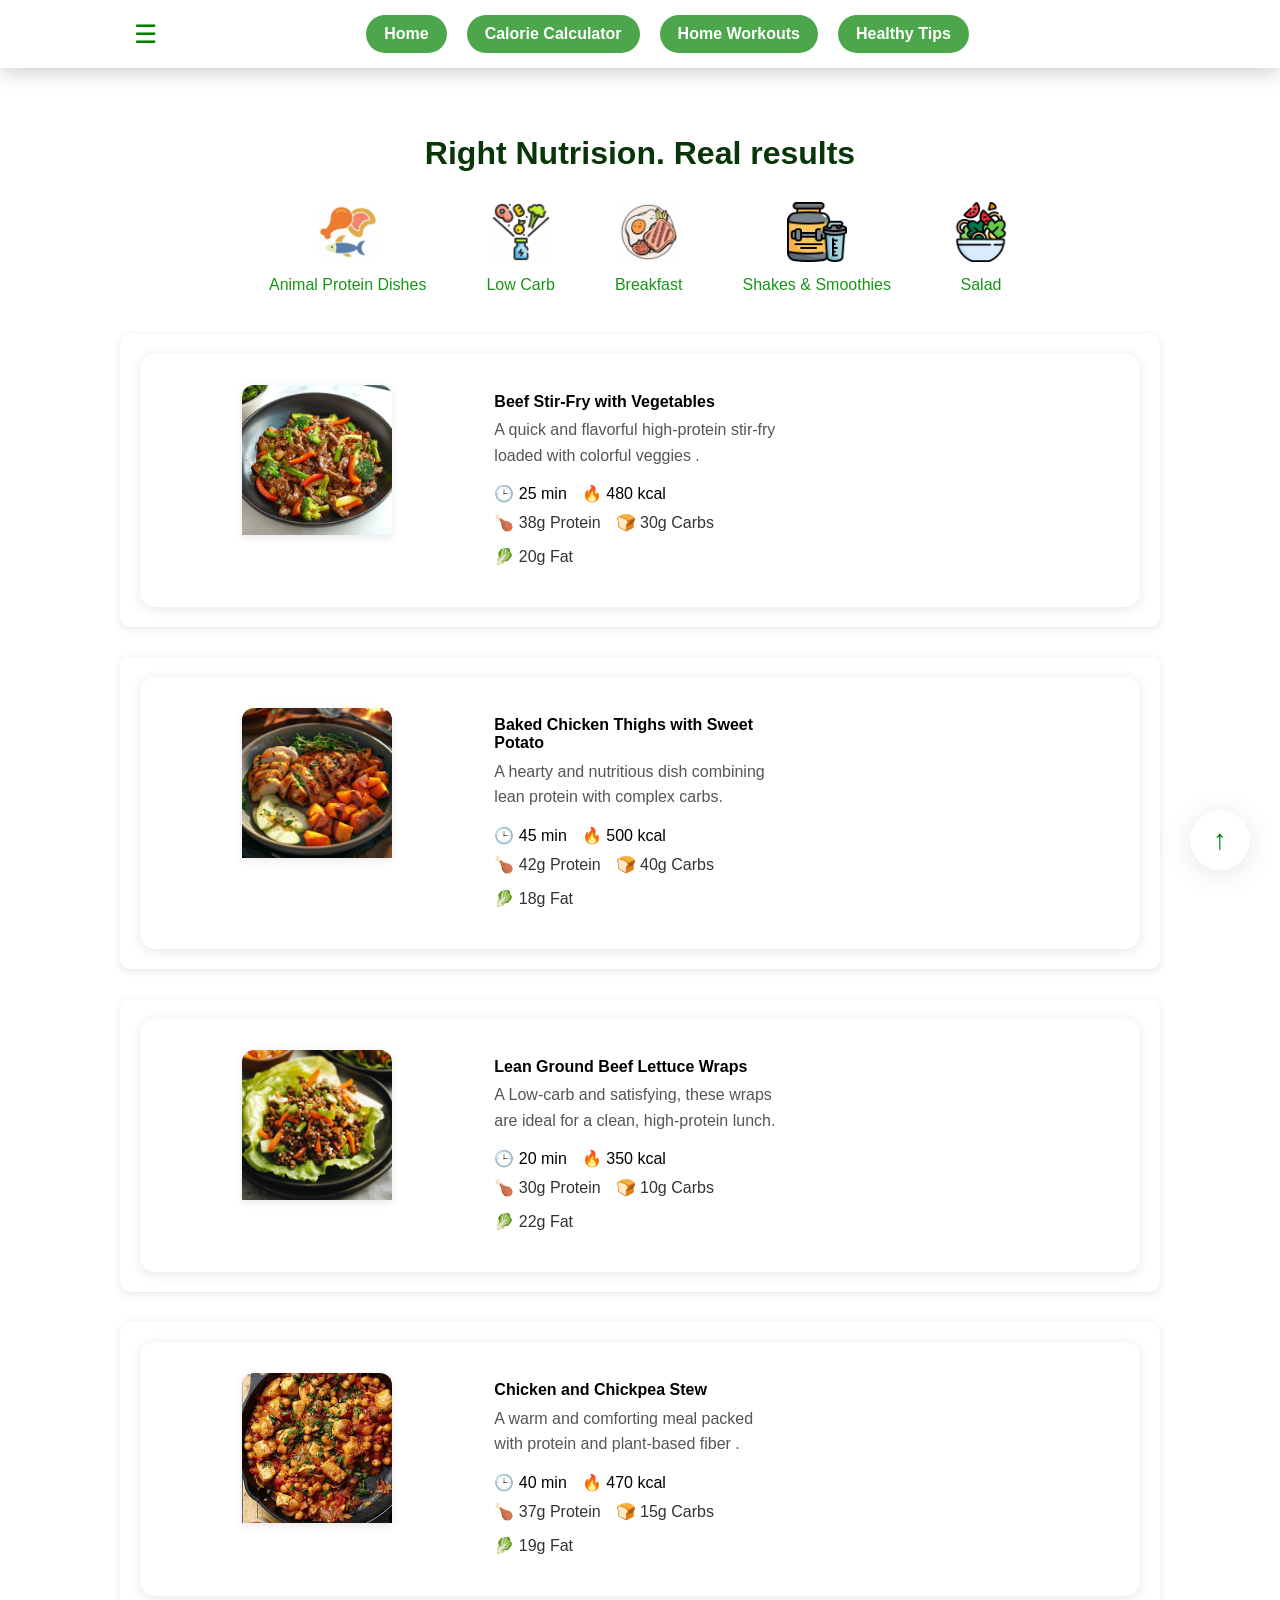
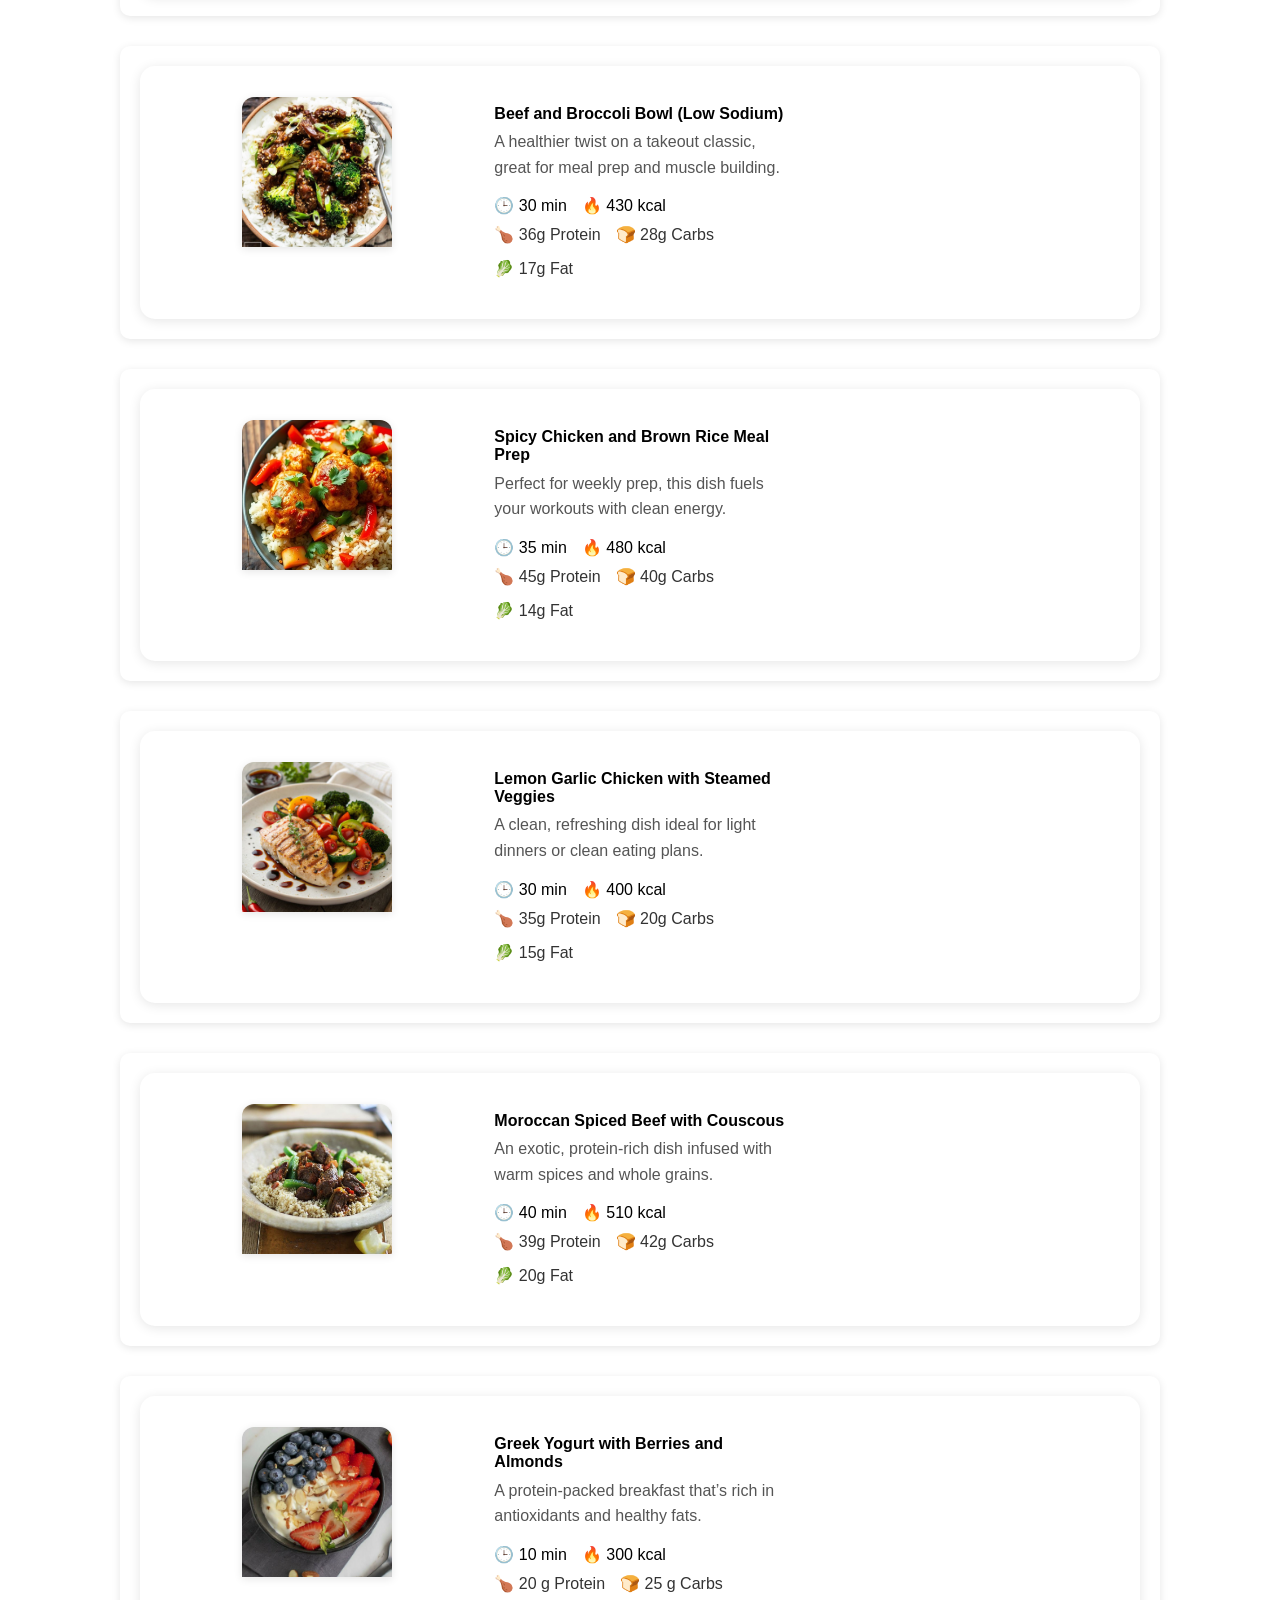
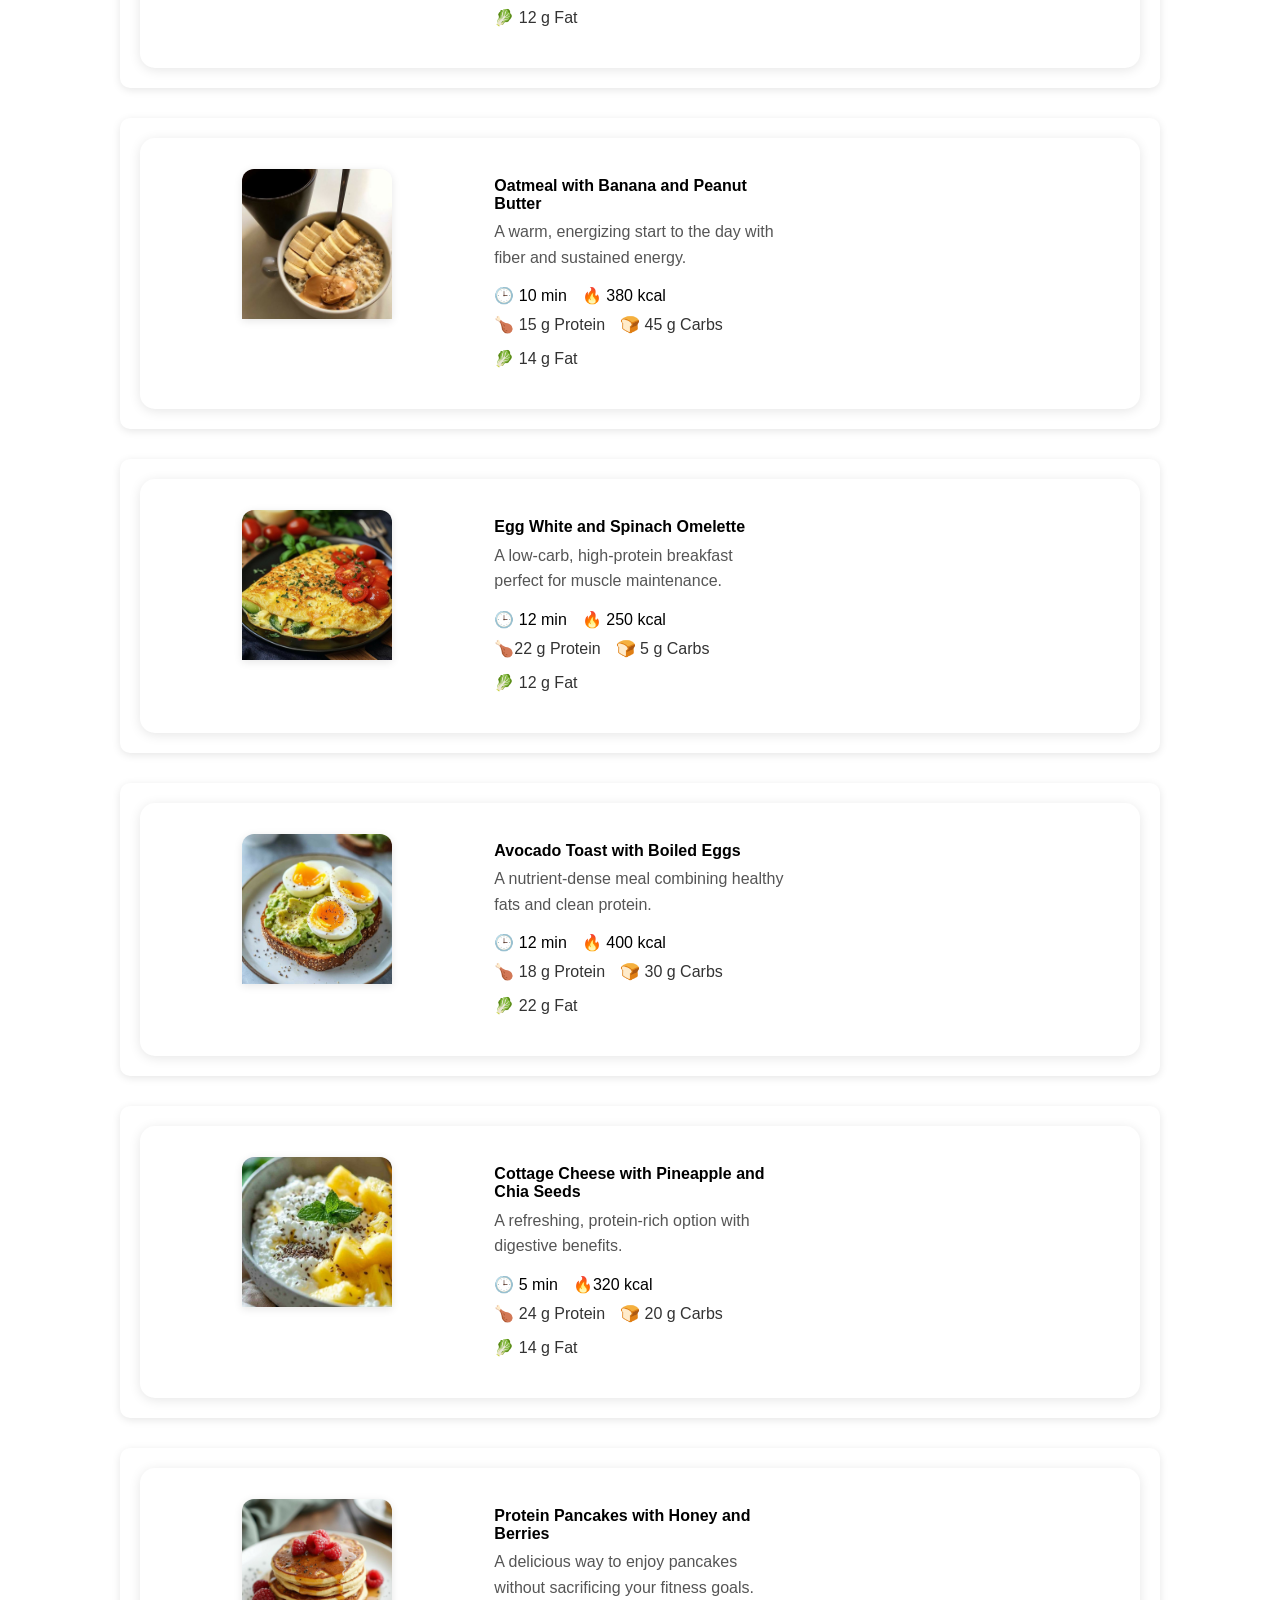
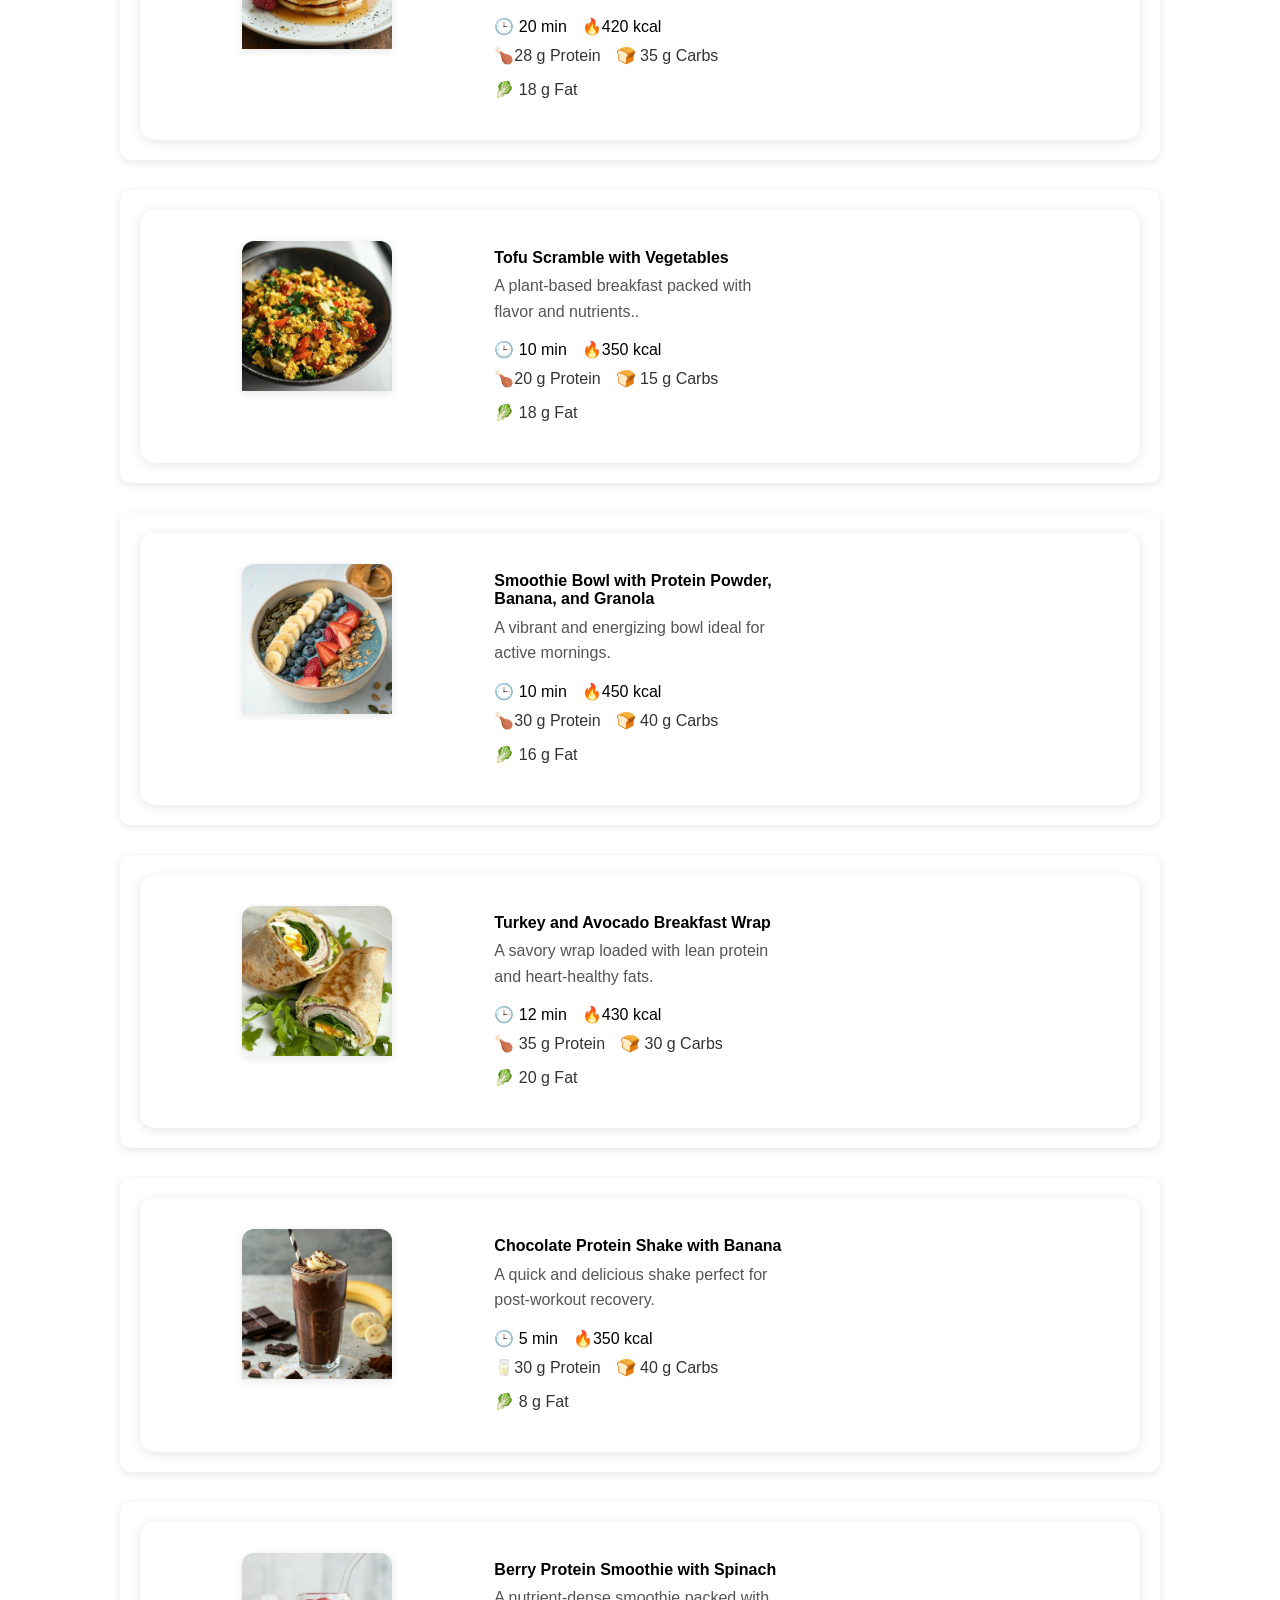
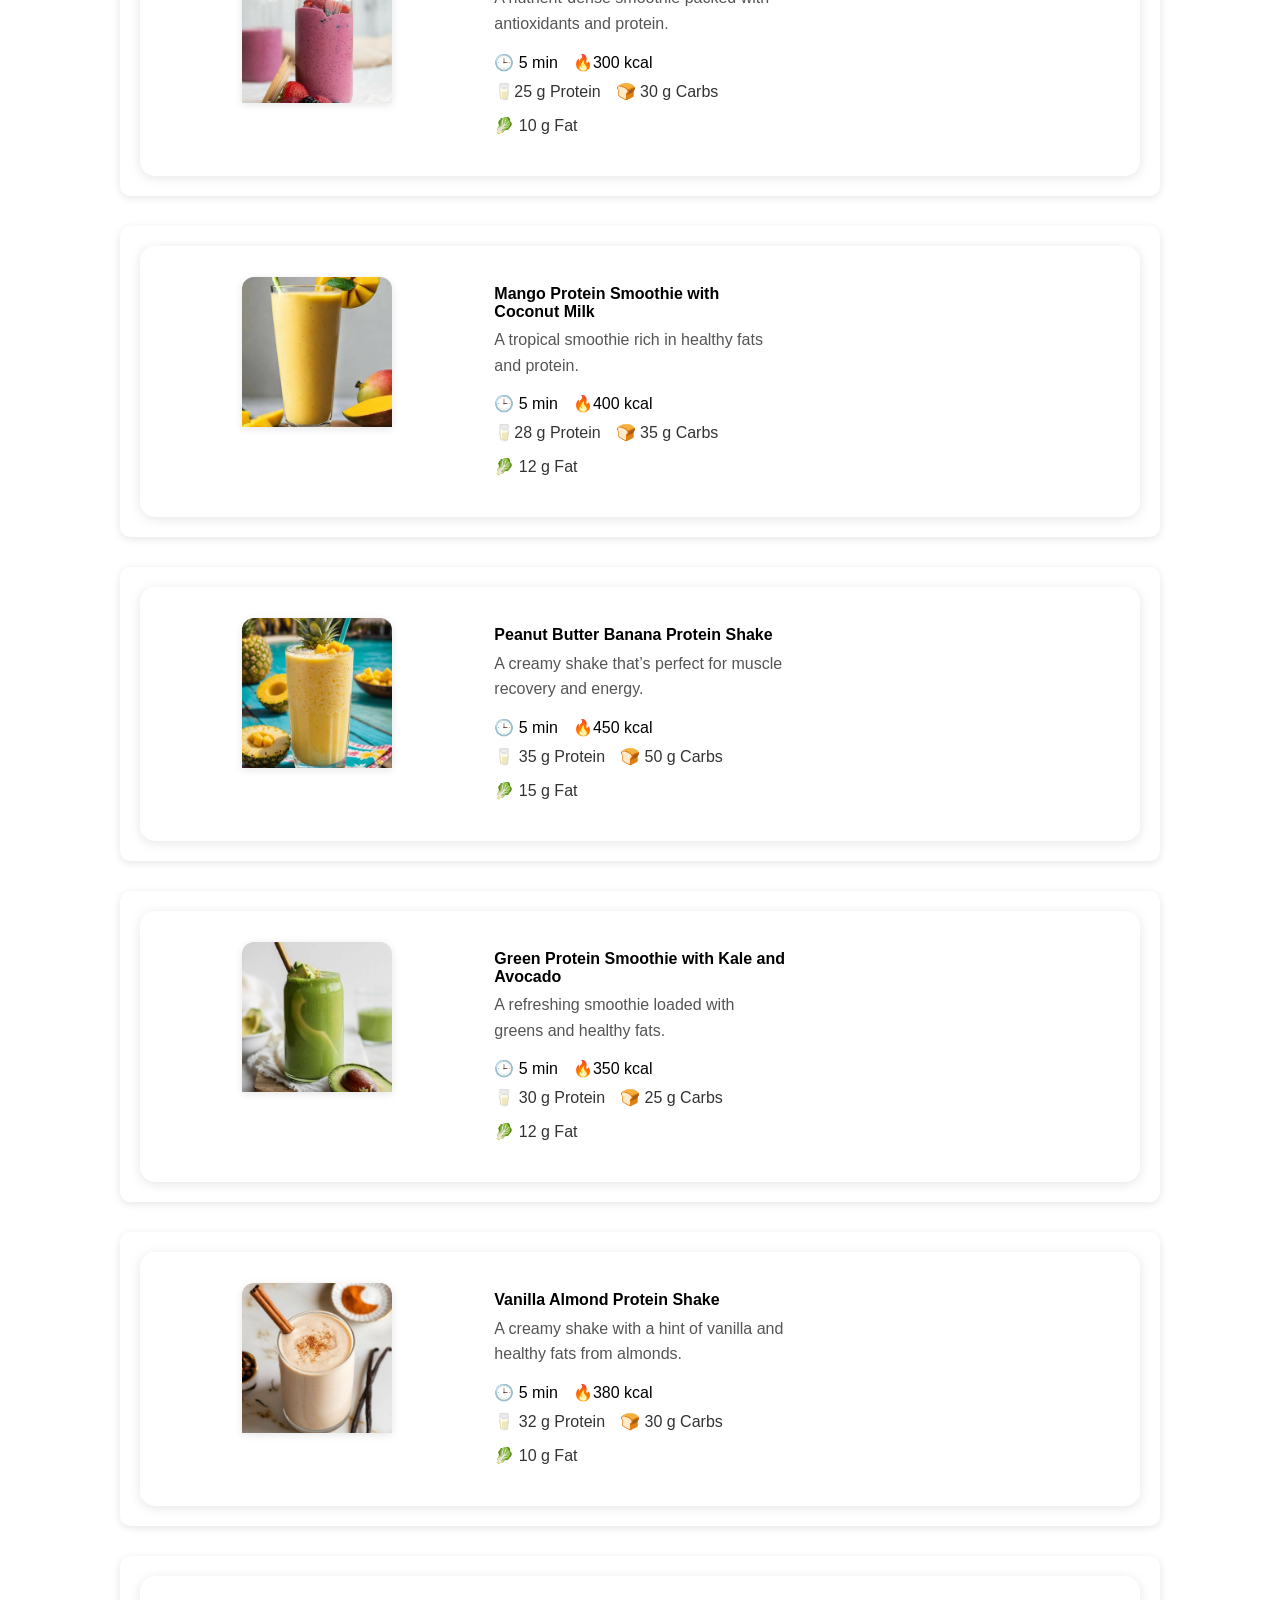
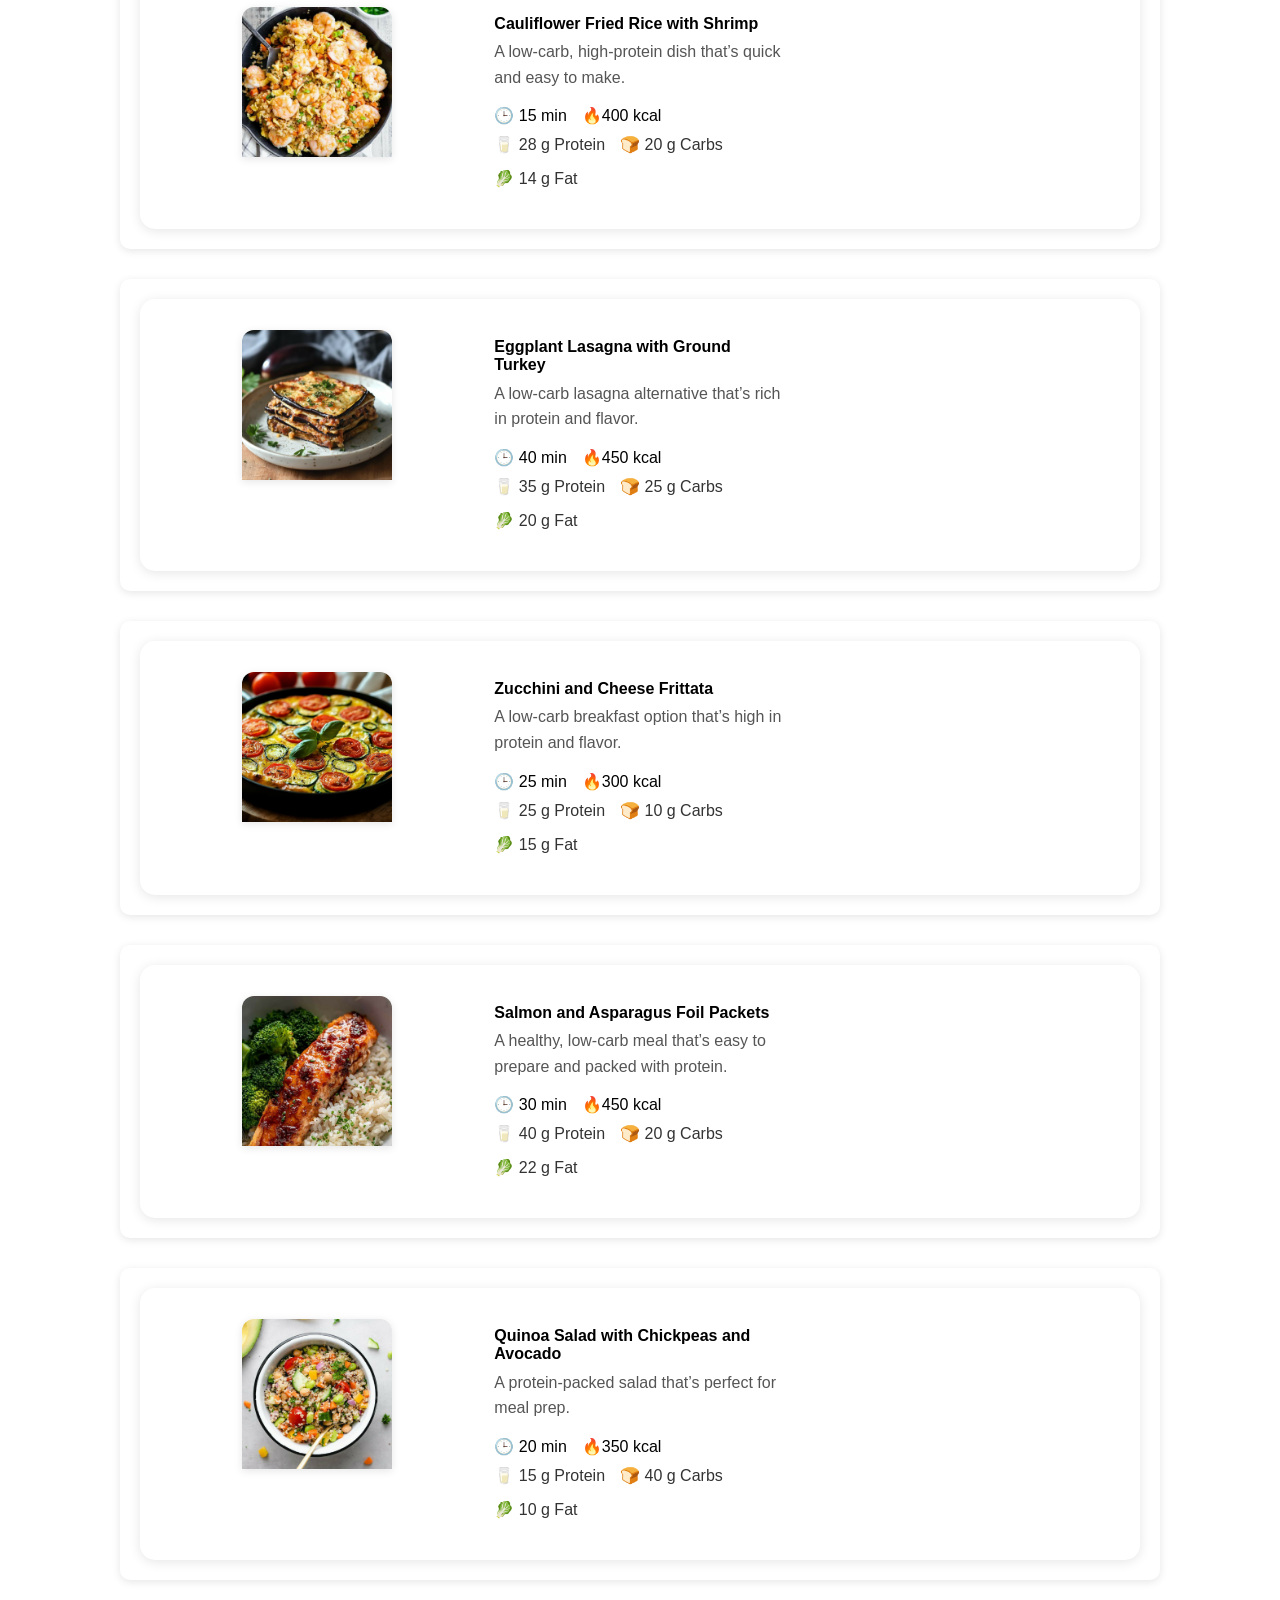
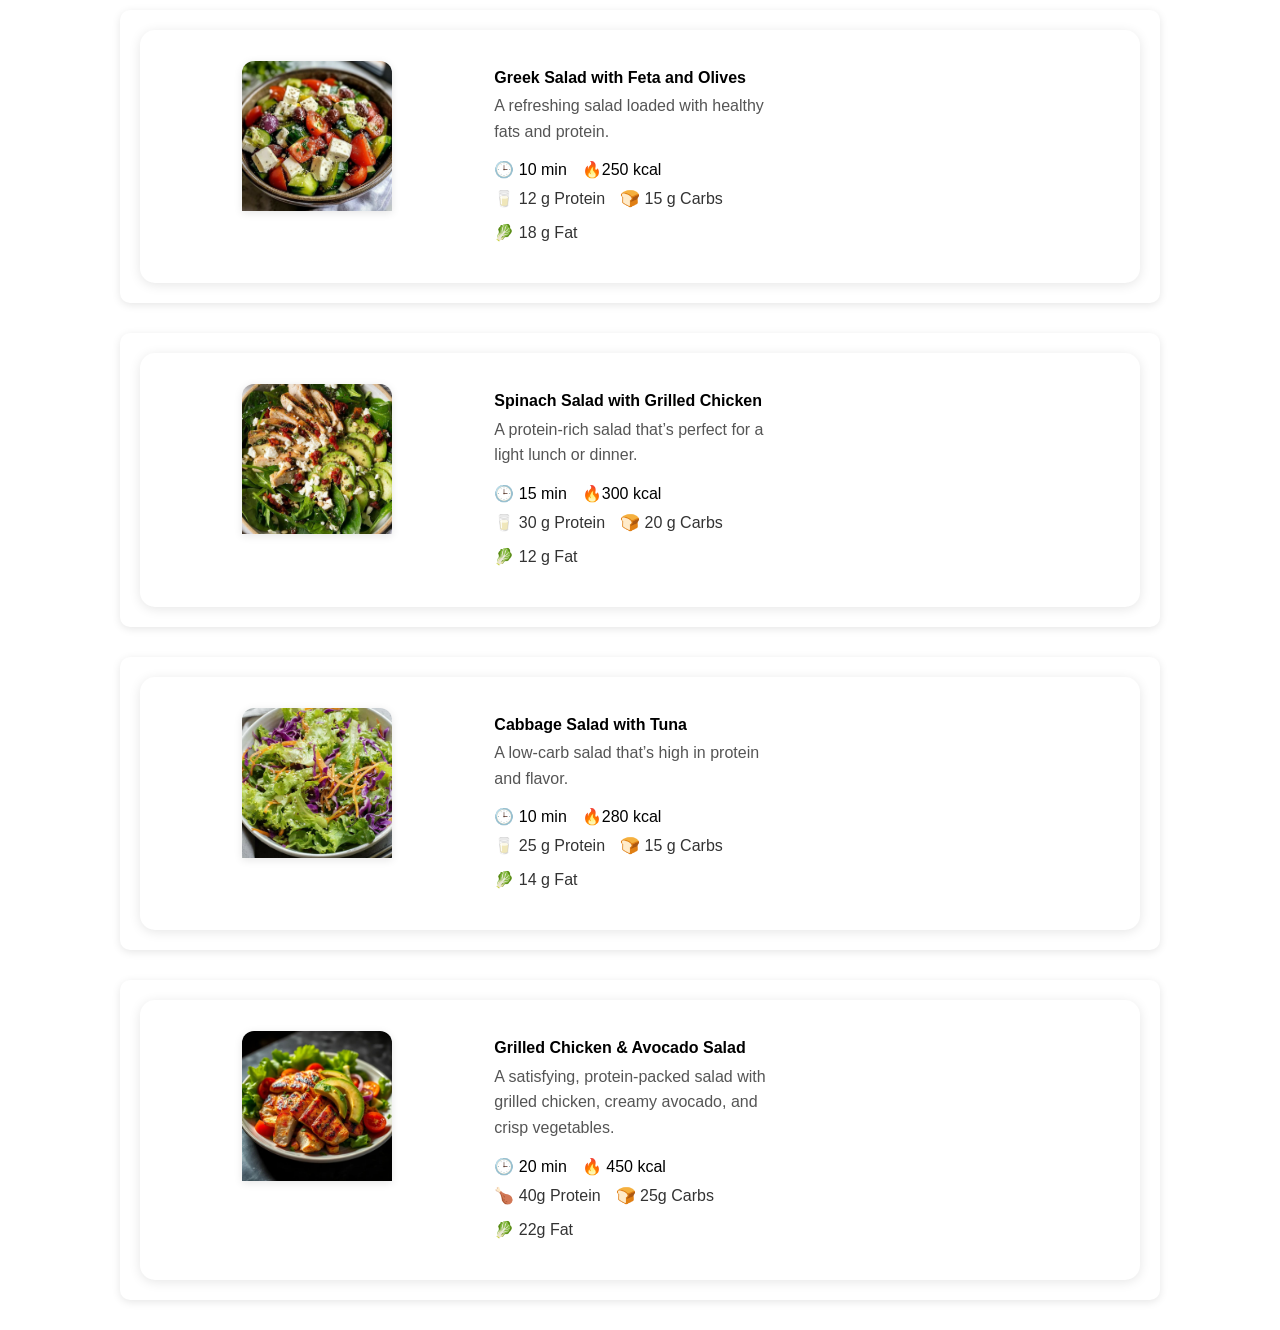
==== commit dd3e0fd7: "Add files via upload" ====
--- a/11.html
+++ b/11.html
@@ -283,11 +283,12 @@
 <body>
   <header>
     <div class="logo"></div>
+    <button class="menu-btn" onclick="toggleNav()">☰</button>
     <nav id="nav">
       <a href="index.html" class="nav-btn">Home</a>
       <a href="calorie.html" class="nav-btn">Calorie Calculator</a>
-      <a href="workout.html" class="nav-btn">Home Workouts</a>
-      <a href="11.html" class="nav-btn">Healthy Tips</a>
+      <a href="workouts.html" class="nav-btn">Home Workouts</a>
+      <a href="tips.html" class="nav-btn">Healthy Tips</a>
     </nav>
   </header>
   <section id="tips.html">
@@ -295,23 +296,23 @@
     <h2>Right Nutrision. Real results </h2>
     <div class="nav-links">
       <a href="#Animal Protein Dishes" class="nav-item">
-        <img src="1/photo_2025-04-30_01-13-52.jpg" alt="Chicken">
+        <img src="photo_2025-04-30_01-13-52.jpg" alt="Chicken">
         <div>Animal Protein Dishes </div>
       </a>
       <a href="#Low Carb" class="nav-item">
-        <img src="1/photo_2025-04-30_01-13-45.jpg" alt="Low Carb">
+        <img src="photo_2025-04-30_01-13-45.jpg" alt="Low Carb">
         <div>Low Carb</div>
       </a>
       <a href="#Breakfast" class="nav-item">
-        <img src="1/photo_2025-04-30_01-13-37.jpg" alt="Breakfast">
+        <img src="photo_2025-04-30_01-13-37.jpg" alt="Breakfast">
         <div>Breakfast</div>
       </a>
       <a href="#Shakes & Smoothies" class="nav-item">
-        <img src="1/30 free icons of Gym designed by Konkapp.jpg" alt="Shakes & Smoothiesr">
+        <img src="30 free icons of Gym designed by Konkapp.jpg" alt="Shakes & Smoothiesr">
         <div>Shakes & Smoothies</div>
       </a>
       <a href="#Salad" class="nav-item">
-        <img src="1/d1678bcc876fc1441c2a37a9dc496525.jpg" alt="Salad">
+        <img src="d1678bcc876fc1441c2a37a9dc496525.jpg" alt="Salad">
         <div>Salad</div>
       </a>
     </div>
@@ -320,7 +321,7 @@
   <div class="Animal Protein Dishes">
   <div class=recipe-container>
   <div class="recipe-card" onclick="showMethod(this)">
-    <img src="1/Teriyaki Beef & Vegetable Stir Fry (1).jpg" alt="Beef Stir-Fry with Vegetables" class="recipe-img">
+    <img src="Teriyaki Beef & Vegetable Stir Fry (1).jpg" alt="Beef Stir-Fry with Vegetables" class="recipe-img">
     <div class="recipe-content">
       <h3>Beef Stir-Fry with Vegetables</h3>
       <p>A quick and flavorful high-protein stir-fry loaded with colorful veggies .</p>
@@ -354,7 +355,7 @@
   </div>
   <div class=recipe-container>
   <div class="recipe-card" onclick="showMethod(this)">
-    <img src="1/fd4b8792e2aafa5eb3a7f2a1f0e6f520.jpg" alt="Beef Stir-Fry with Vegetables" class="recipe-img">
+    <img src="fd4b8792e2aafa5eb3a7f2a1f0e6f520.jpg" alt="Beef Stir-Fry with Vegetables" class="recipe-img">
     <div class="recipe-content">
       <h3>Baked Chicken Thighs with Sweet Potato</h3>
       <p>A hearty and nutritious dish combining lean protein with complex carbs.</p>
@@ -388,7 +389,7 @@
   </div>
   <div class=recipe-container>
   <div class="recipe-card" onclick="showMethod(this)">
-    <img src="1/0ac2c33dd18029d3f454da4357fb5b59.jpg" alt="Lean Ground Beef Lettuce Wraps" class="recipe-img">
+    <img src="0ac2c33dd18029d3f454da4357fb5b59.jpg" alt="Lean Ground Beef Lettuce Wraps" class="recipe-img">
     <div class="recipe-content">
       <h3>Lean Ground Beef Lettuce Wraps</h3>
       <p>A Low-carb and satisfying, these wraps are ideal for a clean, high-protein lunch.</p>
@@ -422,7 +423,7 @@
   </div>
   <div class=recipe-container>
   <div class="recipe-card" onclick="showMethod(this)">
-    <img src="1/433f5c6f81b50f3452a25bf26ef39935.jpg" alt="Chicken and Chickpea Stew" class="recipe-img">
+    <img src="433f5c6f81b50f3452a25bf26ef39935.jpg" alt="Chicken and Chickpea Stew" class="recipe-img">
     <div class="recipe-content">
       <h3>Chicken and Chickpea Stew</h3>
       <p>A warm and comforting meal packed with protein and plant-based fiber .</p>
@@ -456,7 +457,7 @@
   </div>
   <div class=recipe-container>
   <div class="recipe-card" onclick="showMethod(this)">
-    <img src="1/4a20ef2cc648fa86ba02b7a1f6d8b2ae.jpg" alt="Beef and Broccoli Bowl (Low Sodium)" class="recipe-img">
+    <img src="4a20ef2cc648fa86ba02b7a1f6d8b2ae.jpg" alt="Beef and Broccoli Bowl (Low Sodium)" class="recipe-img">
     <div class="recipe-content">
       <h3>Beef and Broccoli Bowl (Low Sodium)</h3>
       <p>A healthier twist on a takeout classic, great for meal prep and muscle building.</p>
@@ -490,7 +491,7 @@
   </div>
  <div class=recipe-container>
   <div class="recipe-card" onclick="showMethod(this)">
-    <img src="1/d645ad5211df4db7146e1478903514dd.jpg" class="recipe-img">
+    <img src="d645ad5211df4db7146e1478903514dd.jpg" class="recipe-img">
     <div class="recipe-content">
       <h3>Spicy Chicken and Brown Rice Meal Prep</h3>
       <p>Perfect for weekly prep, this dish fuels your workouts with clean energy.</p>
@@ -524,7 +525,7 @@
   </div>
   <div class=recipe-container>
   <div class="recipe-card" onclick="showMethod(this)">
-    <img src="1/2f66857ed26fd336640bf23329367631.jpg" alt="Lemon Garlic Chicken with Steamed Veggies" class="recipe-img">
+    <img src="2f66857ed26fd336640bf23329367631.jpg" alt="Lemon Garlic Chicken with Steamed Veggies" class="recipe-img">
     <div class="recipe-content">
       <h3>Lemon Garlic Chicken with Steamed Veggies</h3>
       <p>A clean, refreshing dish ideal for light dinners or clean eating plans.</p>
@@ -558,7 +559,7 @@
   </div>
  <div class=recipe-container>
   <div class="recipe-card" onclick="showMethod(this)">
-    <img src="1/924d83068bce47ee45afdc46dffd9286.jpg" alt="Moroccan Spiced Beef with Couscous" class="recipe-img">
+    <img src="924d83068bce47ee45afdc46dffd9286.jpg" alt="Moroccan Spiced Beef with Couscous" class="recipe-img">
     <div class="recipe-content">
       <h3>Moroccan Spiced Beef with Couscous</h3>
       <p>An exotic, protein-rich dish infused with warm spices and whole grains.</p>
@@ -595,7 +596,7 @@
 <section id="Breakfast">
 <div class=recipe-container>
   <div class="recipe-card" onclick="showMethod(this)">
-  <img src="1/photo_2025-05-01_23-52-34.jpg" alt="Greek Yogurt with Berries and Almonds" class="recipe-img">
+  <img src="photo_2025-05-01_23-52-34.jpg" alt="Greek Yogurt with Berries and Almonds" class="recipe-img">
   <div class="recipe-content">
     <h3>Greek Yogurt with Berries and Almonds</h3>
     <p>A protein-packed breakfast that’s rich in antioxidants and healthy fats.</p>
@@ -629,7 +630,7 @@
 </div>
 <div class=recipe-container>
   <div class="recipe-card" onclick="showMethod(this)">
-  <img src="1/photo_2025-05-01_23-52-36.jpg" alt="Oatmeal with Banana and Peanut Butter" class="recipe-img">
+  <img src="photo_2025-05-01_23-52-36.jpg" alt="Oatmeal with Banana and Peanut Butter" class="recipe-img">
   <div class="recipe-content">
     <h3>Oatmeal with Banana and Peanut Butter</h3>
     <p>A warm, energizing start to the day with fiber and sustained energy.</p>
@@ -662,7 +663,7 @@
 </div>
 <div class=recipe-container>
   <div class="recipe-card" onclick="showMethod(this)">
-  <img src="1/photo_2025-05-01_23-52-39.jpg" alt="Egg White and Spinach Omelette" class="recipe-img">
+  <img src="photo_2025-05-01_23-52-39.jpg" alt="Egg White and Spinach Omelette" class="recipe-img">
   <div class="recipe-content">
     <h3>Egg White and Spinach Omelette</h3>
     <p>A low-carb, high-protein breakfast perfect for muscle maintenance.</p>
@@ -696,7 +697,7 @@
 </div>
 <div class=recipe-container>
   <div class="recipe-card" onclick="showMethod(this)">
-  <img src="1/fd4b8792e2aafa5eb3a7f2a1f0e6f520.jpg" alt="Avocado Toast with Boiled Eggs" class="recipe-img">
+  <img src="photo_2025-05-01_23-52-41.jpg" alt="Avocado Toast with Boiled Eggs" class="recipe-img">
   <div class="recipe-content">
     <h3>Avocado Toast with Boiled Eggs</h3>
     <p>A nutrient-dense meal combining healthy fats and clean protein.</p>
@@ -730,7 +731,7 @@
 </div>
 <div class=recipe-container>
   <div class="recipe-card" onclick="showMethod(this)">
-  <img src="1/photo_2025-05-01_23-52-44.jpg" alt="Cottage Cheese with Pineapple and Chia Seeds" class="recipe-img">
+  <img src="photo_2025-05-01_23-52-44.jpg" alt="Cottage Cheese with Pineapple and Chia Seeds" class="recipe-img">
   <div class="recipe-content">
     <h3>Cottage Cheese with Pineapple and Chia Seeds</h3>
     <p>A refreshing, protein-rich option with digestive benefits.</p>
@@ -764,7 +765,7 @@
 </div>
 <div class=recipe-container>
   <div class="recipe-card" onclick="showMethod(this)">
-  <img src="1/photo_2025-05-01_23-52-46.jpg" alt="Protein Pancakes with Honey and Berries" class="recipe-img">
+  <img src="photo_2025-05-01_23-52-46.jpg" alt="Protein Pancakes with Honey and Berries" class="recipe-img">
   <div class="recipe-content">
     <h3>Protein Pancakes with Honey and Berries</h3>
     <p>A delicious way to enjoy pancakes without sacrificing your fitness goals.</p>
@@ -798,7 +799,7 @@
 </div>
 <div class=recipe-container>
   <div class="recipe-card" onclick="showMethod(this)">
-  <img src="1/photo_2025-05-01_23-52-48.jpg" alt="Tofu Scramble with Vegetables" class="recipe-img">
+  <img src="photo_2025-05-01_23-52-48.jpg" alt="Tofu Scramble with Vegetables" class="recipe-img">
   <div class="recipe-content">
     <h3>Tofu Scramble with Vegetables</h3>
     <p>A plant-based breakfast packed with flavor and nutrients..</p>
@@ -832,7 +833,7 @@
 </div>
 <div class=recipe-container>
   <div class="recipe-card" onclick="showMethod(this)">
-  <img src="1/photo_2025-05-01_23-52-51.jpg" alt="Smoothie Bowl with Protein Powder, Banana, and Granola" class="recipe-img">
+  <img src="photo_2025-05-01_23-52-51.jpg" alt="Smoothie Bowl with Protein Powder, Banana, and Granola" class="recipe-img">
   <div class="recipe-content">
     <h3>Smoothie Bowl with Protein Powder, Banana, and Granola</h3>
     <p>A vibrant and energizing bowl ideal for active mornings.</p>
@@ -866,7 +867,7 @@
 </div>
 <div class=recipe-container>
   <div class="recipe-card" onclick="showMethod(this)">
-  <img src="1/photo_2025-05-01_23-52-57.jpg" alt="Turkey and Avocado Breakfast Wrap" class="recipe-img">
+  <img src="photo_2025-05-01_23-52-57.jpg" alt="Turkey and Avocado Breakfast Wrap" class="recipe-img">
   <div class="recipe-content">
     <h3>Turkey and Avocado Breakfast Wrap</h3>
     <p>A savory wrap loaded with lean protein and heart-healthy fats.</p>
@@ -902,7 +903,7 @@
 <secion id="Shakes & Smoothies">
   <div class=recipe-container>
   <div class="recipe-card" onclick="showMethod(this)">
-    <img src="1/photo_2025-05-02_01-11-57.jpg" alt="Chocolate Protein Shake with Banana" class="recipe-img">
+    <img src="photo_2025-05-02_01-11-57.jpg" alt="Chocolate Protein Shake with Banana" class="recipe-img">
     <div class="recipe-content">
       <h3>Chocolate Protein Shake with Banana</h3>
       <p>A quick and delicious shake perfect for post-workout recovery.</p>
@@ -936,7 +937,7 @@
   </div>
   <div class=recipe-container>
   <div class="recipe-card" onclick="showMethod(this)">
-    <img src="1/photo_2025-05-02_01-11-58.jpg" alt="Berry Protein Smoothie with Spinach" class="recipe-img">
+    <img src="photo_2025-05-02_01-11-58.jpg" alt="Berry Protein Smoothie with Spinach" class="recipe-img">
     <div class="recipe-content">
       <h3>Berry Protein Smoothie with Spinach</h3>
       <p>A nutrient-dense smoothie packed with antioxidants and protein.</p>
@@ -970,7 +971,7 @@
   </div>
   <div class=recipe-container>
   <div class="recipe-card" onclick="showMethod(this)">
-    <img src="1/photo_2025-05-02_01-18-06.jpg" alt="Mango Protein Smoothie with Coconut Milk" class="recipe-img">
+    <img src="photo_2025-05-02_01-18-06.jpg" alt="Mango Protein Smoothie with Coconut Milk" class="recipe-img">
     <div class="recipe-content">
       <h3>Mango Protein Smoothie with Coconut Milk</h3>
       <p>A tropical smoothie rich in healthy fats and protein.</p>
@@ -1004,7 +1005,7 @@
   </div>
   <div class=recipe-container>
   <div class="recipe-card" onclick="showMethod(this)">
-    <img src="1/photo_2025-05-02_01-12-00.jpg" alt="Peanut Butter Banana Protein Shake" class="recipe-img">
+    <img src="photo_2025-05-02_01-12-00.jpg" alt="Peanut Butter Banana Protein Shake" class="recipe-img">
     <div class="recipe-content">
       <h3>Peanut Butter Banana Protein Shake</h3>
       <p>A creamy shake that’s perfect for muscle recovery and energy.</p>
@@ -1038,7 +1039,7 @@
   </div>
   <div class=recipe-container>
   <div class="recipe-card" onclick="showMethod(this)">
-    <img src="1/photo_2025-05-02_01-12-01.jpg" alt="Green Protein Smoothie with Kale and Avocado" class="recipe-img">
+    <img src="photo_2025-05-02_01-12-01.jpg" alt="Green Protein Smoothie with Kale and Avocado" class="recipe-img">
     <div class="recipe-content">
       <h3>Green Protein Smoothie with Kale and Avocado</h3>
       <p>A refreshing smoothie loaded with greens and healthy fats.</p>
@@ -1072,7 +1073,7 @@
   </div>
   <div class=recipe-container>
   <div class="recipe-card" onclick="showMethod(this)">
-    <img src="1/photo_2025-05-02_01-12-02.jpg" alt="Vanilla Almond Protein Shake" class="recipe-img">
+    <img src="photo_2025-05-02_01-12-02.jpg" alt="Vanilla Almond Protein Shake" class="recipe-img">
     <div class="recipe-content">
       <h3>Vanilla Almond Protein Shake</h3>
       <p>A creamy shake with a hint of vanilla and healthy fats from almonds.</p>
@@ -1108,7 +1109,7 @@
   <section id="Low Carb">
     <div class=recipe-container>
   <div class="recipe-card" onclick="showMethod(this)">
-      <img src="1/photo_2025-05-02_01-48-34.jpg" alt="Cauliflower Fried Rice with Shrimp" class="recipe-img">
+      <img src="photo_2025-05-02_01-48-34.jpg" alt="Cauliflower Fried Rice with Shrimp" class="recipe-img">
       <div class="recipe-content">
         <h3>Cauliflower Fried Rice with Shrimp</h3>
         <p>A low-carb, high-protein dish that’s quick and easy to make.</p>
@@ -1142,7 +1143,7 @@
     </div>
    <div class=recipe-container>
   <div class="recipe-card" onclick="showMethod(this)">
-      <img src="1/photo_2025-05-02_01-45-48.jpg" alt="Eggplant Lasagna with Ground Turkey" class="recipe-img">
+      <img src="photo_2025-05-02_01-45-48.jpg" alt="Eggplant Lasagna with Ground Turkey" class="recipe-img">
       <div class="recipe-content">
         <h3>Eggplant Lasagna with Ground Turkey</h3>
         <p>A low-carb lasagna alternative that’s rich in protein and flavor.</p>
@@ -1176,7 +1177,7 @@
     </div>
     <div class=recipe-container>
   <div class="recipe-card" onclick="showMethod(this)">
-      <img src="1/photo_2025-05-02_01-45-49.jpg" alt="Zucchini and Cheese Frittata" class="recipe-img">
+      <img src="photo_2025-05-02_01-45-49.jpg" alt="Zucchini and Cheese Frittata" class="recipe-img">
       <div class="recipe-content">
         <h3>Zucchini and Cheese Frittata</h3>
         <p>A low-carb breakfast option that’s high in protein and flavor.</p>
@@ -1210,7 +1211,7 @@
     </div>
     <div class=recipe-container>
   <div class="recipe-card" onclick="showMethod(this)">
-      <img src="1/photo_2025-05-02_01-45-50.jpg" alt="Salmon and Asparagus Foil Packets" class="recipe-img">
+      <img src="photo_2025-05-02_01-45-50.jpg" alt="Salmon and Asparagus Foil Packets" class="recipe-img">
       <div class="recipe-content">
         <h3>Salmon and Asparagus Foil Packets</h3>
         <p>A healthy, low-carb meal that’s easy to prepare and packed with protein.</p>
@@ -1246,7 +1247,7 @@
     <section id="Salad">
       <div class=recipe-container>
   <div class="recipe-card" onclick="showMethod(this)">
-        <img src="1/photo_2025-05-02_02-24-00.jpg" alt="Quinoa Salad with Chickpeas and Avocado" class="recipe-img">
+        <img src="photo_2025-05-02_02-24-00.jpg" alt="Quinoa Salad with Chickpeas and Avocado" class="recipe-img">
         <div class="recipe-content">
           <h3>Quinoa Salad with Chickpeas and Avocado</h3>
           <p>A protein-packed salad that’s perfect for meal prep.</p>
@@ -1280,7 +1281,7 @@
       </div>
       <div class=recipe-container>
   <div class="recipe-card" onclick="showMethod(this)">
-        <img src="1/photo_2025-05-02_02-24-03.jpg" alt="Greek Salad with Feta and Olives" class="recipe-img">
+        <img src="photo_2025-05-02_02-24-03.jpg" alt="Greek Salad with Feta and Olives" class="recipe-img">
         <div class="recipe-content">
           <h3>Greek Salad with Feta and Olives</h3>
           <p>A refreshing salad loaded with healthy fats and protein.</p>
@@ -1315,7 +1316,7 @@
       <!-- Add more salad recipes here -->
       <div class=recipe-container>
   <div class="recipe-card" onclick="showMethod(this)">
-        <img src="1/photo_2025-05-02_02-27-46.jpg" alt="Spinach Salad with Grilled Chicken" class="recipe-img">
+        <img src="photo_2025-05-02_02-27-46.jpg" alt="Spinach Salad with Grilled Chicken" class="recipe-img">
         <div class="recipe-content">
           <h3>Spinach Salad with Grilled Chicken</h3>
           <p>A protein-rich salad that’s perfect for a light lunch or dinner.</p>
@@ -1349,7 +1350,7 @@
       </div>
       <div class=recipe-container>
   <div class="recipe-card" onclick="showMethod(this)">
-        <img src="1/photo_2025-05-02_02-24-07.jpg" alt="Cabbage Salad with Tuna" class="recipe-img">
+        <img src="photo_2025-05-02_02-24-07.jpg" alt="Cabbage Salad with Tuna" class="recipe-img">
         <div class="recipe-content">
           <h3>Cabbage Salad with Tuna</h3>
           <p>A low-carb salad that’s high in protein and flavor.</p>
@@ -1383,7 +1384,7 @@
       </div>
       <div class=recipe-container>
   <div class="recipe-card" onclick="showMethod(this)">
-    <img src="1/8a1ba5d7ba85dda6b6e80be30a53b5c8.jpg" alt="Grilled Chicken & Avocado Salad" class="recipe-img">
+    <img src="8a1ba5d7ba85dda6b6e80be30a53b5c8.jpg" alt="Grilled Chicken & Avocado Salad" class="recipe-img">
     <div class="recipe-content">
       <h3>Grilled Chicken & Avocado Salad</h3>
       <p>A satisfying, protein-packed salad with grilled chicken, creamy avocado, and crisp vegetables.</p>
